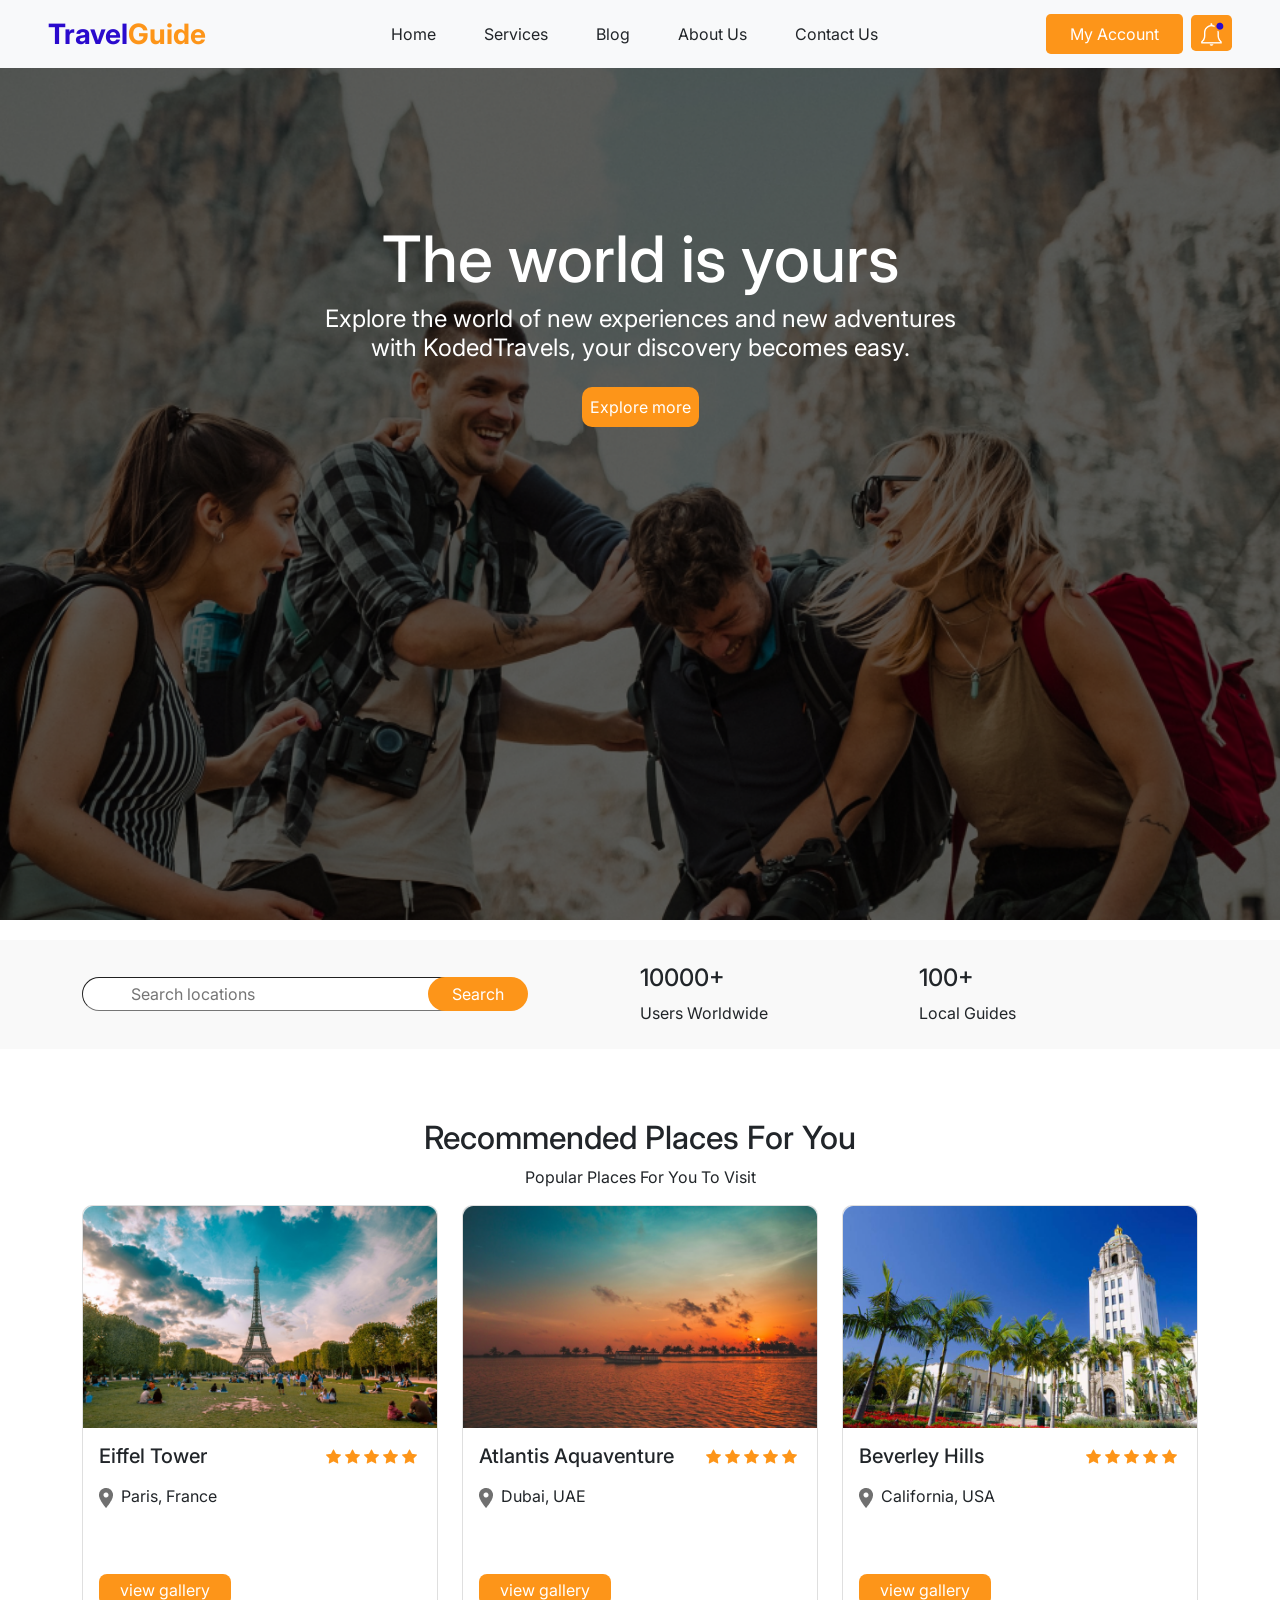
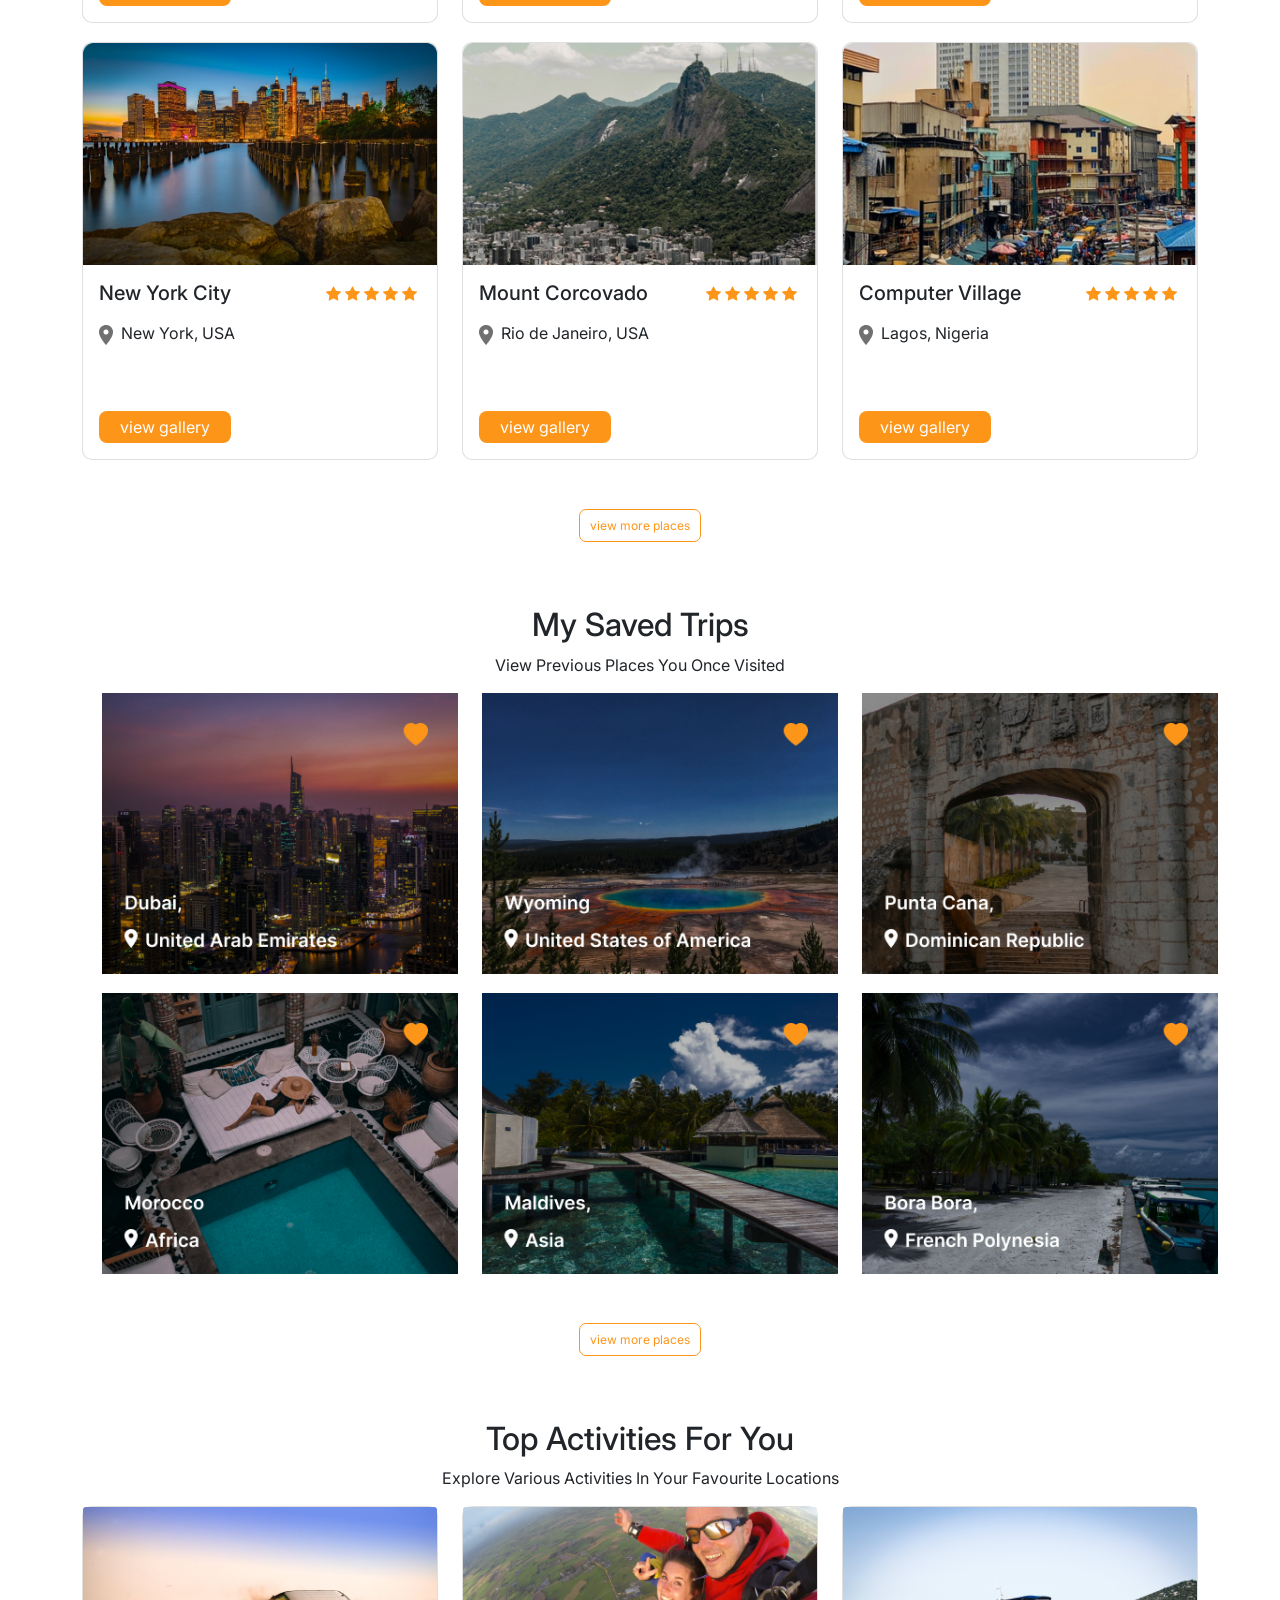
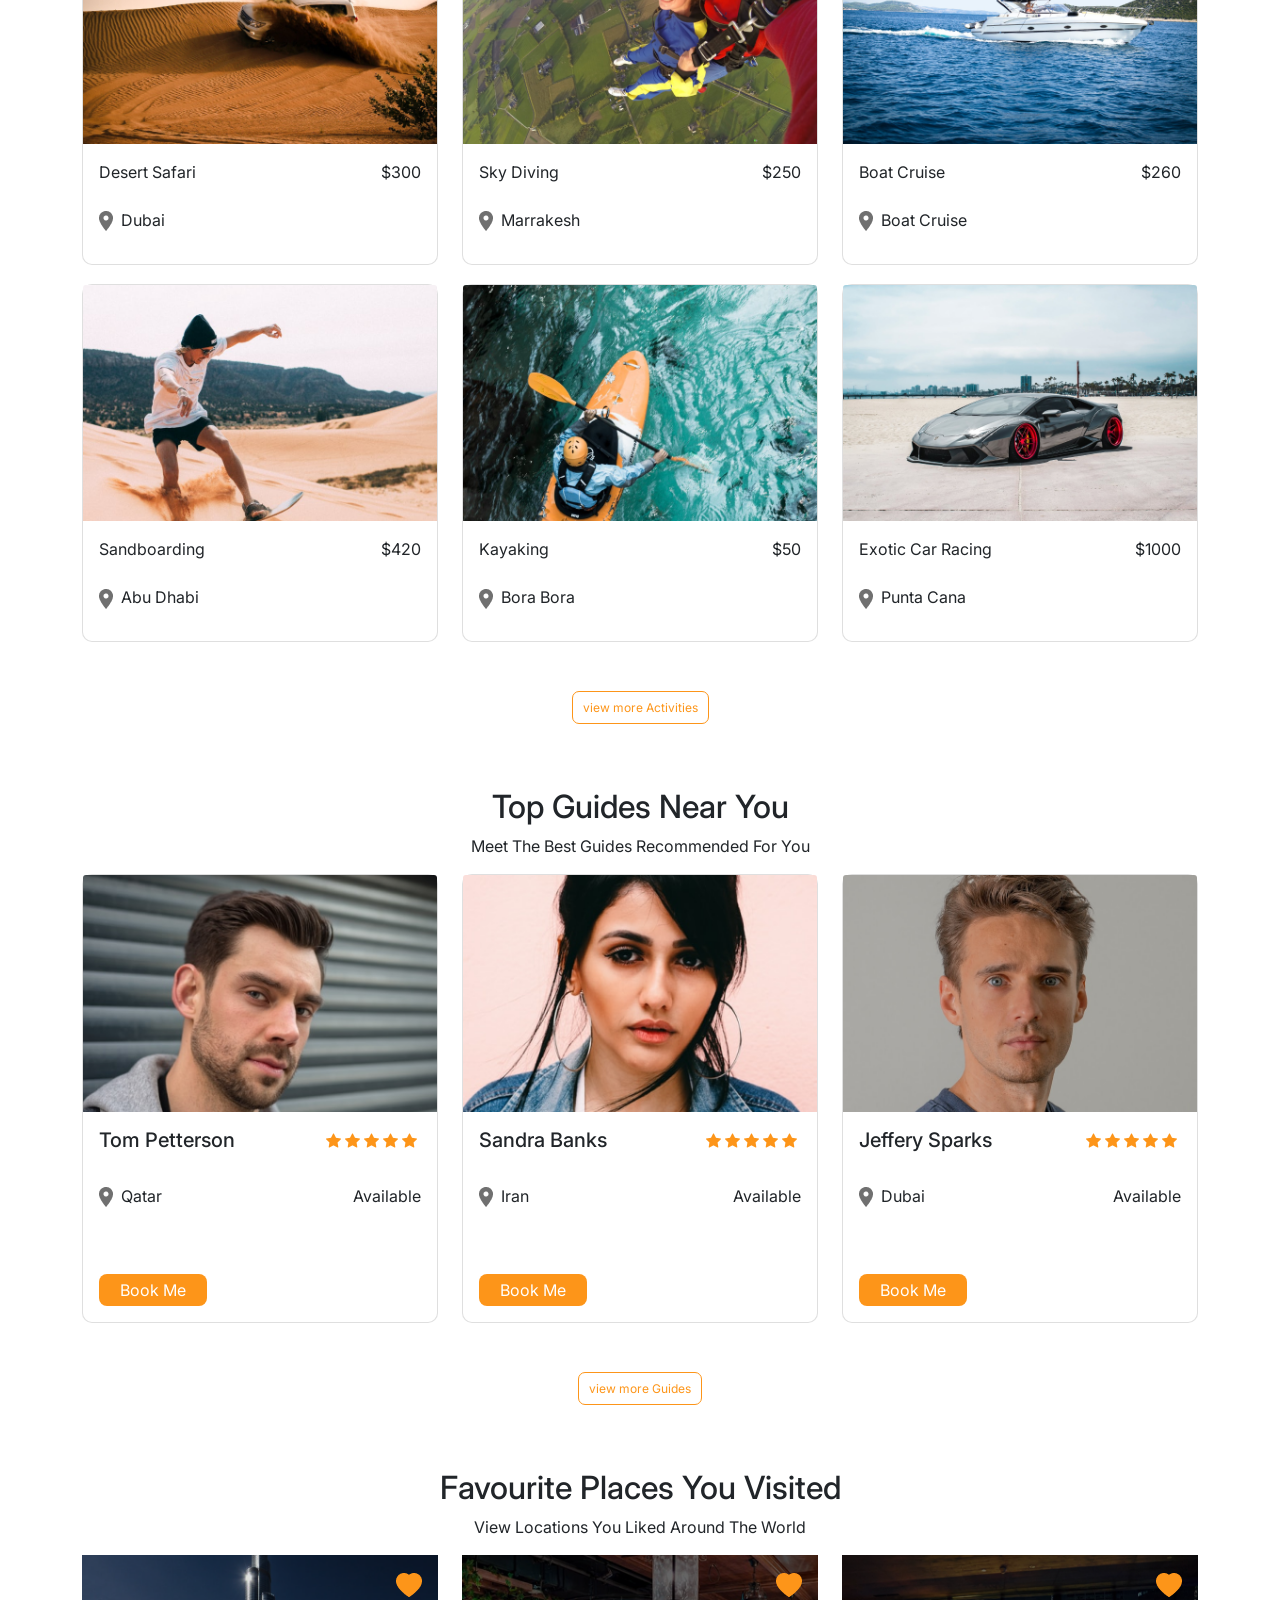
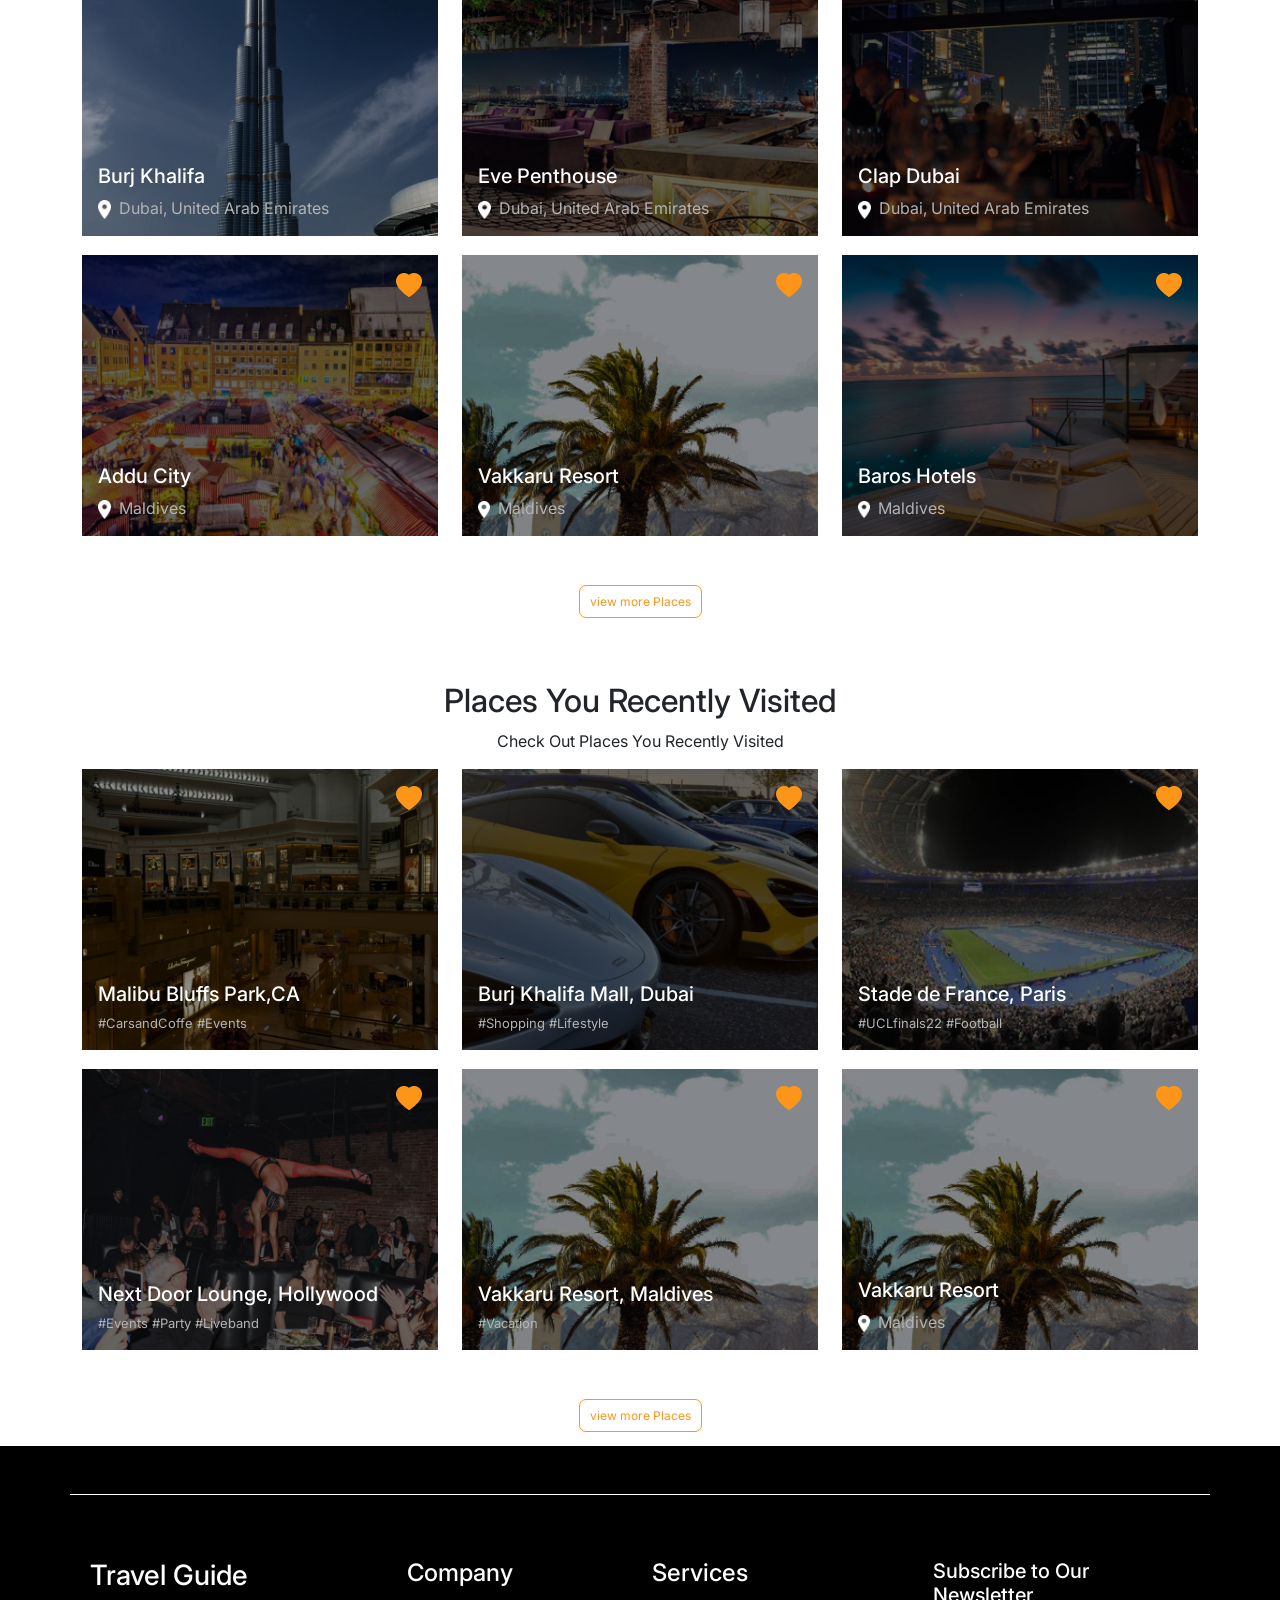
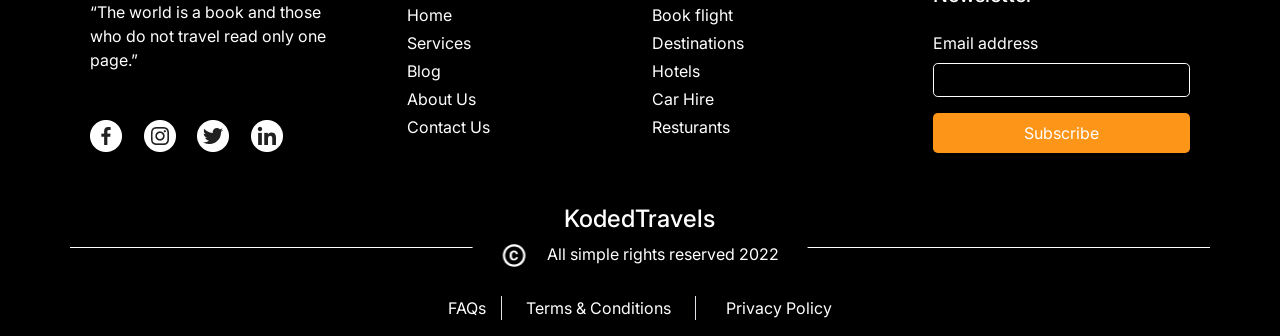
==== landing-page-after-sign-in.html @ e2358841 "Travel Guide Project" ====
<!DOCTYPE html>
<html lang="en">
<head>
    <meta charset="UTF-8">
    <meta http-equiv="X-UA-Compatible" content="IE=edge">
    <meta name="viewport" content="width=device-width, initial-scale=1.0">
    <link rel="stylesheet" href="css/bootstrap.css">
    <link rel="stylesheet" href="css/landing-page.css">
    <link rel="stylesheet" href="https://unpkg.com/swiper/swiper-bundle.min.css" />
    <script src="https://kit.fontawesome.com/c491194143.js" crossorigin="anonymous"></script>
    <link rel="stylesheet" href="https://cdn.jsdelivr.net/npm/bootstrap-icons@1.8.3/font/bootstrap-icons.css">
    <link rel="stylesheet" href="https://unpkg.com/swiper/swiper-bundle.min.css" />
    <title>Document</title>
</head>
<body>
    <header class="navbar navbar-expand-lg navbar-light bg-light py-2 fixed-top">
        <div class="container-fluid px-5">
            <a class="navbar-brand fw-bold blue fs-3" href="landing-page-after-sign-in.html"><span class="blue">Travel</span><span class="orange">Guide</span></a>
            <button class="navbar-toggler" type="button" data-bs-toggle="collapse" data-bs-target="#navbarSupportedContent"
                aria-controls="navbarSupportedContent" aria-expanded="false" aria-label="Toggle navigation">
                <span class="navbar-toggler-icon"></span>
            </button>
            <div class="collapse navbar-collapse" id="navbarSupportedContent">
                <ul class="navbar-nav mx-auto mb-2 mb-lg-0">
                    <li class="nav-item">
                        <a class="nav-link active text-dark px-4" aria-current="page" href="landing-page-after-sign-in.html">Home</a>
                    </li>
                    <li class="nav-item">
                        <a class="nav-link text-dark px-4" href="service.html">Services</a>
                    </li>
                    <!-- <li class="nav-item dropdown">
                            <a class="nav-link dropdown-toggle" href="#" id="navbarDropdown" role="button"
                                data-bs-toggle="dropdown" aria-expanded="false">
                                Dropdown
                            </a>
                            <ul class="dropdown-menu" aria-labelledby="navbarDropdown">
                                <li><a class="dropdown-item" href="#">Action</a></li>
                                <li><a class="dropdown-item" href="#">Another action</a></li>
                                <li>
                                    <hr class="dropdown-divider">
                                </li>
                                <li><a class="dropdown-item" href="#">Something else here</a></li>
                            </ul>
                        </li> -->
                    <li class="nav-item">
                        <a class="nav-link text-dark px-4" href="blog.html">Blog</a>
                    </li>
                    <li class="nav-item">
                        <a class="nav-link text-dark px-4" href="about.html">About Us</a>
                    </li>
                    <li class="nav-item">
                        <a class="nav-link text-dark px-4" href="contact.html">Contact Us</a>
                    </li>
                </ul>
                <!-- <button class="bg-orange p-2 ms-3 rounded-3 border-0"><img src="./img/landing-bell.png"></button> -->
                <div style="display: inline-grid;" class="pe-2">
                    <a class="bg-orange px-4 text-white py-2 text-decoration-none rounded-3" href="my-account.html">My Account</a>
                </div>
                <div style="display: inline-grid;" class="actions">
                    <div class="bell">
                        <a class=" bg-orange rounded-3 p-2" href="#">
                            <img src="img/landing-bell.png" alt="" class="">
                        </a>
                    </div>
                    <div class="noti">
                        <h4 class="pt-3 ps-2">Notification</h4>
                        <div class="all d-flex ps-2">
                            <div ><a href="#">All</a></div>
                            <div class="ps-5"><a href="#">Unread</a></div>
                        </div>
                        <div class="new d-flex justify-content-between pt-2">
                            <div class="ps-2"><p>New</p></div>
                            <div class="pe-2 see"> <a href="notification.html">See all</a></div>
                        </div>
                        <div class="book">
                            <div class="ook">
                                <div>
                                    <img src="img/noti-1.png" alt="">
                                </div>
                                <div>
                                    <p class="fw-bold pp">You just booked  Kenzi as your tour guide in Paris <br> 1h ago <span class="fw-bold">.</span> Travel Guide</p>
                                </div>
                            </div>
                            <div class="ook">
                                <div>
                                    <img src="img/noti-1.png" alt="">
                                </div>
                                <div>
                                    <p class="fw-bold pp">You just booked  Kenzi as your tour guide in Paris <br> 1h ago <span class="fw-bold">.</span> Travel Guide</p>
                                </div>
                            </div>
                            <div class="ook">
                                <div>
                                    <img src="img/noti-1.png" alt="">
                                </div>
                                <div>
                                    <p class="fw-bold pp">You just booked  Kenzi as your tour guide in Paris <br> 1h ago <span class="fw-bold">.</span> Travel Guide</p>
                                </div>
                            </div>
                        </div>
                    </div>
                </div>
            </div>
        </div>
    </header>
    <section id="hero">
        <div class="hero text-center">
            <div class="hero-text text-white">
                <h1>The world is yours</h1>
                <h5>Explore the world of new experiences and new adventures <br> with KodedTravels, your discovery becomes easy.</h5>
                <div class="explore bg-orange text-white text-decoration-none p-2 mt-3">
                    <a href="#" class="text-decoration-none text-white">Explore more</a>
                </div>
                
            </div>
        </div>
    </section>
    <section class="search w-100">
        <div class="container search-body py-4 d-flex align-items-center">
            <div class="position-relative search-box w-50">
                <input type="text" class="py-1 rounded-pill border-1 ps-5 w-75" placeholder="Search locations">
                <button class="bg-orange text-white rounded-pill border-0 px-4 position-absolute" href="france.html" >Search</button>
                <img src="./img/index-search-icon.png" class="position-absolute search-icon" alt="">
            </div>
            <div class="stats w-50 row">
                <div class="col-6  text-start">
                    <h4>10000+</h4>
                    <p class="m-0">Users Worldwide</p>
                </div>
                <div class="col-6 text-start">
                    <h4>100+</h4>
                    <p class="m-0">Local Guides</p>
                </div>
            </div>
        </div>
    </section>
    <section id="recommended" class="showw">
        <div class="container">
            <div class="recommended">
                <div class="text text-center">
                    <h2>Recommended Places For You</h2>
                    <p>Popular Places For You To Visit</p>
                </div>
                <div class="recommended-gallery">
                    <div class="cards">
                        <div class="row d-lg-flex d-md-none d-none">
                            <div class="col-lg-4">
                                <div class="card">
                                    <img src="img/landing-effiel.png" class="card-img-top" alt="...">
                                    <div class="card-body">
                                    <div class="card-title d-flex justify-content-between align-item-center">
                                        <div class="name"><h5>Eiffel Tower</h5></div>
                                        <div class="rating d-flex">
                                            <div class="icons pe-1">
                                                <i class="bi bi-star-fill"></i>
                                            </div>
                                            <div class="icons pe-1">
                                                <i class="bi bi-star-fill"></i>
                                            </div>
                                            <div class="icons pe-1">
                                                <i class="bi bi-star-fill"></i>
                                            </div>
                                            <div class="icons pe-1">
                                                <i class="bi bi-star-fill"></i>
                                            </div>
                                            <div class="icons pe-1">
                                                <i class="bi bi-star-fill"></i>
                                            </div>
                                        </div>
                                    </div>
                                    <div class="location d-flex">
                                            <div class="icon pe-2">
                                                <img src="img/landing-location-icon.png" alt="">
                                            </div>
                                            <div class="place">
                                                <p>Paris, France</p>
                                            </div>
                                        </div>
                                    <a href="eiffel-tower.html" class="btn">view gallery</a>
                                    </div>
                                </div>
                            </div>
                            <div class="col-lg-4">
                                <div class="card">
                                    <img src="img/landing-atlantis.png" class="card-img-top" alt="...">
                                    <div class="card-body">
                                        <div class="card-title d-flex justify-content-between align-item-center">
                                            <div class="name"><h5>Atlantis Aquaventure</h5></div>
                                            <div class="rating d-flex">
                                                <div class="icons pe-1">
                                                    <i class="bi bi-star-fill"></i>
                                                </div>
                                                <div class="icons pe-1">
                                                    <i class="bi bi-star-fill"></i>
                                                </div>
                                                <div class="icons pe-1">
                                                    <i class="bi bi-star-fill"></i>
                                                </div>
                                                <div class="icons pe-1">
                                                    <i class="bi bi-star-fill"></i>
                                                </div>
                                                <div class="icons pe-1">
                                                    <i class="bi bi-star-fill"></i>
                                                </div>
                                            </div>
                                        </div>
                                    <div class="location d-flex">
                                    <div class="icon pe-2">
                                            <img src="img/landing-location-icon.png" alt="">
                                        </div>
                                        <div class="place">
                                            <p>Dubai, UAE</p>
                                        </div>
                                    </div>
                                    <a href="#" class="btn">view gallery</a>
                                    </div>
                                </div>
                            </div>
                            <div class="col-lg-4">
                                <div class="card">
                                    <img src="img/landing-berverley.png" class="card-img-top" alt="...">
                                    <div class="card-body">
                                        <div class="card-title d-flex justify-content-between align-item-center">
                                            <div class="name"><h5>Beverley Hills</h5></div>
                                            <div class="rating d-flex">
                                                <div class="icons pe-1">
                                                    <i class="bi bi-star-fill"></i>
                                                </div>
                                                <div class="icons pe-1">
                                                    <i class="bi bi-star-fill"></i>
                                                </div>
                                                <div class="icons pe-1">
                                                    <i class="bi bi-star-fill"></i>
                                                </div>
                                                <div class="icons pe-1">
                                                    <i class="bi bi-star-fill"></i>
                                                </div>
                                                <div class="icons pe-1">
                                                    <i class="bi bi-star-fill"></i>
                                                </div>
                                            </div>
                                        </div>
                                    <div class="location d-flex">
                                        <div class="icon pe-2">
                                            <img src="img/landing-location-icon.png" alt="">
                                        </div>
                                        <div class="place">
                                            <p>California, USA</p>
                                        </div>
                                    </div>
                                    <a href="#" class="btn">view gallery</a>
                                    </div>
                                </div>
                            </div>
                        </div>
                    </div>
                    <div class="cards">
                        <div class="row d-lg-flex d-md-none d-none">
                            <div class="col-lg-4">
                                <div class="card">
                                    <img src="img/landing-new-york.png" class="card-img-top" alt="...">
                                    <div class="card-body">
                                        <div class="card-title d-flex justify-content-between align-item-center">
                                            <div class="name"><h5>New York City</h5></div>
                                            <div class="rating d-flex">
                                                <div class="icons pe-1">
                                                    <i class="bi bi-star-fill"></i>
                                                </div>
                                                <div class="icons pe-1">
                                                    <i class="bi bi-star-fill"></i>
                                                </div>
                                                <div class="icons pe-1">
                                                    <i class="bi bi-star-fill"></i>
                                                </div>
                                                <div class="icons pe-1">
                                                    <i class="bi bi-star-fill"></i>
                                                </div>
                                                <div class="icons pe-1">
                                                    <i class="bi bi-star-fill"></i>
                                                </div>
                                            </div>
                                        </div>
                                    <div class="location d-flex">
                                            <div class="icon pe-2">
                                                <img src="img/landing-location-icon.png" alt="">
                                            </div>
                                            <div class="place">
                                                <p>New York, USA</p>
                                            </div>
                                        </div>
                                    <a href="#" class="btn">view gallery</a>
                                    </div>
                                </div>
                            </div>
                            <div class="col-lg-4">
                                <div class="card">
                                    <img src="img/landing-mount.png" class="card-img-top" alt="...">
                                    <div class="card-body">
                                        <div class="card-title d-flex justify-content-between align-item-center">
                                            <div class="name"><h5>Mount Corcovado</h5></div>
                                            <div class="rating d-flex">
                                                <div class="icons pe-1">
                                                    <i class="bi bi-star-fill"></i>
                                                </div>
                                                <div class="icons pe-1">
                                                    <i class="bi bi-star-fill"></i>
                                                </div>
                                                <div class="icons pe-1">
                                                    <i class="bi bi-star-fill"></i>
                                                </div>
                                                <div class="icons pe-1">
                                                    <i class="bi bi-star-fill"></i>
                                                </div>
                                                <div class="icons pe-1">
                                                    <i class="bi bi-star-fill"></i>
                                                </div>
                                            </div>
                                        </div>
                                    <div class="location d-flex">
                                    <div class="icon pe-2">
                                            <img src="img/landing-location-icon.png" alt="">
                                        </div>
                                        <div class="place">
                                            <p>Rio de Janeiro, USA</p>
                                        </div>
                                    </div>
                                    <a href="#" class="btn">view gallery</a>
                                    </div>
                                </div>
                            </div>
                            <div class="col-lg-4">
                                <div class="card">
                                    <img src="img/landing-computer.png" class="card-img-top" alt="...">
                                    <div class="card-body">
                                        <div class="card-title d-flex justify-content-between align-item-center">
                                            <div class="name"><h5>Computer Village</h5></div>
                                            <div class="rating d-flex">
                                                <div class="icons pe-1">
                                                    <i class="bi bi-star-fill"></i>
                                                </div>
                                                <div class="icons pe-1">
                                                    <i class="bi bi-star-fill"></i>
                                                </div>
                                                <div class="icons pe-1">
                                                    <i class="bi bi-star-fill"></i>
                                                </div>
                                                <div class="icons pe-1">
                                                    <i class="bi bi-star-fill"></i>
                                                </div>
                                                <div class="icons pe-1">
                                                    <i class="bi bi-star-fill"></i>
                                                </div>
                                            </div>
                                        </div>
                                    <div class="location d-flex">
                                        <div class="icon pe-2">
                                            <img src="img/landing-location-icon.png" alt="">
                                        </div>
                                        <div class="place">
                                            <p>Lagos, Nigeria</p>
                                        </div>
                                    </div>
                                    <a href="#" class="btn">view gallery</a>
                                    </div>
                                </div>
                            </div>
                        </div>
                    </div>

                    <div class="swiper mySwiper d-lg-none mx-3">
                        <div class="swiper-wrapper mb-5">
                            <div class="swiper-slide">
                                <div class="card">
                                    <img src="img/landing-effiel.png" class="card-img-top" alt="...">
                                    <div class="card-body">
                                    <div class="card-title d-flex justify-content-between align-item-center">
                                        <div class="name"><h5>Eiffel Tower</h5></div>
                                        <div class="rating d-flex">
                                            <div class="icons pe-1">
                                                <i class="bi bi-star-fill"></i>
                                            </div>
                                            <div class="icons pe-1">
                                                <i class="bi bi-star-fill"></i>
                                            </div>
                                            <div class="icons pe-1">
                                                <i class="bi bi-star-fill"></i>
                                            </div>
                                            <div class="icons pe-1">
                                                <i class="bi bi-star-fill"></i>
                                            </div>
                                            <div class="icons pe-1">
                                                <i class="bi bi-star-fill"></i>
                                            </div>
                                        </div>
                                    </div>
                                    <div class="location d-flex">
                                            <div class="icon pe-2">
                                                <img src="img/landing-location-icon.png" alt="">
                                            </div>
                                            <div class="place">
                                                <p>Paris, France</p>
                                            </div>
                                        </div>
                                    <a href="#" class="btn">view gallery</a>
                                    </div>
                                </div>
                            </div>
                            <div class="swiper-slide">
                                <div class="card">
                                    <img src="img/landing-atlantis.png" class="card-img-top" alt="...">
                                    <div class="card-body">
                                        <div class="card-title d-flex justify-content-between align-item-center">
                                            <div class="name"><h5>Atlantis Aquaventure</h5></div>
                                            <div class="rating d-flex">
                                                <div class="icons pe-1">
                                                    <i class="bi bi-star-fill"></i>
                                                </div>
                                                <div class="icons pe-1">
                                                    <i class="bi bi-star-fill"></i>
                                                </div>
                                                <div class="icons pe-1">
                                                    <i class="bi bi-star-fill"></i>
                                                </div>
                                                <div class="icons pe-1">
                                                    <i class="bi bi-star-fill"></i>
                                                </div>
                                                <div class="icons pe-1">
                                                    <i class="bi bi-star-fill"></i>
                                                </div>
                                            </div>
                                        </div>
                                    <div class="location d-flex">
                                    <div class="icon pe-2">
                                            <img src="img/landing-location-icon.png" alt="">
                                        </div>
                                        <div class="place">
                                            <p>Dubai, UAE</p>
                                        </div>
                                    </div>
                                    <a href="#" class="btn">view gallery</a>
                                    </div>
                                </div>
                            </div>
                            <div class="swiper-slide">
                                <div class="card">
                                    <img src="img/landing-berverley.png" class="card-img-top" alt="...">
                                    <div class="card-body">
                                        <div class="card-title d-flex justify-content-between align-item-center">
                                            <div class="name"><h5>Beverley Hills</h5></div>
                                            <div class="rating d-flex">
                                                <div class="icons pe-1">
                                                    <i class="bi bi-star-fill"></i>
                                                </div>
                                                <div class="icons pe-1">
                                                    <i class="bi bi-star-fill"></i>
                                                </div>
                                                <div class="icons pe-1">
                                                    <i class="bi bi-star-fill"></i>
                                                </div>
                                                <div class="icons pe-1">
                                                    <i class="bi bi-star-fill"></i>
                                                </div>
                                                <div class="icons pe-1">
                                                    <i class="bi bi-star-fill"></i>
                                                </div>
                                            </div>
                                        </div>
                                    <div class="location d-flex">
                                        <div class="icon pe-2">
                                            <img src="img/landing-location-icon.png" alt="">
                                        </div>
                                        <div class="place">
                                            <p>California, USA</p>
                                        </div>
                                    </div>
                                    <a href="#" class="btn">view gallery</a>
                                    </div>
                                </div>
                            </div>
                            <div class="swiper-slide">
                                <div class="card">
                                    <img src="img/landing-new-york.png" class="card-img-top" alt="...">
                                    <div class="card-body">
                                        <div class="card-title d-flex justify-content-between align-item-center">
                                            <div class="name"><h5>New York City</h5></div>
                                            <div class="rating d-flex">
                                                <div class="icons pe-1">
                                                    <i class="bi bi-star-fill"></i>
                                                </div>
                                                <div class="icons pe-1">
                                                    <i class="bi bi-star-fill"></i>
                                                </div>
                                                <div class="icons pe-1">
                                                    <i class="bi bi-star-fill"></i>
                                                </div>
                                                <div class="icons pe-1">
                                                    <i class="bi bi-star-fill"></i>
                                                </div>
                                                <div class="icons pe-1">
                                                    <i class="bi bi-star-fill"></i>
                                                </div>
                                            </div>
                                        </div>
                                    <div class="location d-flex">
                                            <div class="icon pe-2">
                                                <img src="img/landing-location-icon.png" alt="">
                                            </div>
                                            <div class="place">
                                                <p>New York, USA</p>
                                            </div>
                                        </div>
                                    <a href="#" class="btn">view gallery</a>
                                    </div>
                                </div>
                            </div>
                            <div class="swiper-slide">
                                <div class="card">
                                    <img src="img/landing-mount.png" class="card-img-top" alt="...">
                                    <div class="card-body">
                                        <div class="card-title d-flex justify-content-between align-item-center">
                                            <div class="name"><h5>Mount Corcovado</h5></div>
                                            <div class="rating d-flex">
                                                <div class="icons pe-1">
                                                    <i class="bi bi-star-fill"></i>
                                                </div>
                                                <div class="icons pe-1">
                                                    <i class="bi bi-star-fill"></i>
                                                </div>
                                                <div class="icons pe-1">
                                                    <i class="bi bi-star-fill"></i>
                                                </div>
                                                <div class="icons pe-1">
                                                    <i class="bi bi-star-fill"></i>
                                                </div>
                                                <div class="icons pe-1">
                                                    <i class="bi bi-star-fill"></i>
                                                </div>
                                            </div>
                                        </div>
                                    <div class="location d-flex">
                                    <div class="icon pe-2">
                                            <img src="img/landing-location-icon.png" alt="">
                                        </div>
                                        <div class="place">
                                            <p>Rio de Janeiro, USA</p>
                                        </div>
                                    </div>
                                    <a href="#" class="btn">view gallery</a>
                                    </div>
                                </div>
                            </div>
                            <div class="swiper-slide">
                                <div class="card">
                                    <img src="img/landing-computer.png" class="card-img-top" alt="...">
                                    <div class="card-body">
                                        <div class="card-title d-flex justify-content-between align-item-center">
                                            <div class="name"><h5>Computer Village</h5></div>
                                            <div class="rating d-flex">
                                                <div class="icons pe-1">
                                                    <i class="bi bi-star-fill"></i>
                                                </div>
                                                <div class="icons pe-1">
                                                    <i class="bi bi-star-fill"></i>
                                                </div>
                                                <div class="icons pe-1">
                                                    <i class="bi bi-star-fill"></i>
                                                </div>
                                                <div class="icons pe-1">
                                                    <i class="bi bi-star-fill"></i>
                                                </div>
                                                <div class="icons pe-1">
                                                    <i class="bi bi-star-fill"></i>
                                                </div>
                                            </div>
                                        </div>
                                    <div class="location d-flex">
                                        <div class="icon pe-2">
                                            <img src="img/landing-location-icon.png" alt="">
                                        </div>
                                        <div class="place">
                                            <p>Lagos, Nigeria</p>
                                        </div>
                                    </div>
                                    <a href="#" class="btn">view gallery</a>
                                    </div>
                                </div>
                            </div>
                        </div>
                        <div class="swiper-pagination mt-1"></div>
                    </div>
                </div>
                <div class="view text-center mt-5">
                    <a href="#">view more places</a>
                </div>
            </div>
        </div>
    </section>
    <section id="saved" class="showw">
        <div class="container">
            <div class="saved">
                <div class="text text-center">
                    <h2>My Saved Trips</h2>
                    <p>View Previous Places You Once Visited </p>
                </div>
                <div class="cards">
                    <div class="row d-lg-flex d-md-none d-none">
                        <div class="col-lg-4">
                            <div class="image duuu">
                                <a href="about-dubai.html"><img src="img/landing-dubai.png" alt=""></a> 
                            </div>
                        </div>
                        <div class="col-lg-4">
                            <div class="image duuu">
                               <a href="#"><img src="img/landing-wycoming.png" alt=""></a> 
                            </div>
                        </div>
                        <div class="col-lg-4">
                            <div class="image duuu">
                                <a href="#"><img src="img/landing-punta.png" alt=""></a> 
                            </div>
                        </div>
                    </div>
                </div>
                <div class="cards">
                    <div class="row d-lg-flex d-md-none d-none">
                        <div class="col-lg-4">
                            <div class="image duuu">
                               <a href="#"><img src="img/landing-morocco.png" alt=""></a> 
                            </div>
                        </div>
                        <div class="col-lg-4">
                            <div class="image duuu">
                               <a href="#"><img src="img/landing-maldies.png" alt=""></a> 
                            </div>
                        </div>
                        <div class="col-lg-4">
                            <div class="image duuu">
                               <a href="#"><img src="img/landing-bora.png" alt=""></a> 
                            </div>
                        </div>
                    </div>
                </div>
                <div class="swiper mySwiper d-lg-none mx-3">
                    <div class="swiper-wrapper mb-5">
                        <div class="swiper-slide">
                            <div class="image">
                                <img src="img/landing-dubai.png" alt="">
                            </div>
                        </div>
                        <div class="swiper-slide">
                            <div class="image">
                                <img src="img/landing-wycoming.png" alt="">
                            </div>
                        </div>
                        <div class="swiper-slide">
                            <div class="image">
                                <img src="img/landing-punta.png" alt="">
                            </div>
                        </div>
                        <div class="swiper-slide">
                            <div class="image">
                                <img src="img/landing-morocco.png" alt="">
                            </div>
                        </div>
                        <div class="swiper-slide">
                            <div class="image">
                                <img src="img/landing-maldies.png" alt="">
                            </div>
                        </div>
                        <div class="swiper-slide">
                            <div class="image">
                                <img src="img/landing-bora.png" alt="">
                            </div>
                        </div>
                    </div>
                    <div class="swiper-pagination mt-1"></div>
                </div>
                <div class="view text-center mt-5">
                    <a href="#">view more places</a>
                </div>

            </div>
        </div>
    </section>
    <section id="activities" class="showw">
        <div class="container">
            <div class="activities">
                <div class="text text-center">
                    <h2>Top Activities For You</h2>
                    <p>Explore Various Activities In Your Favourite Locations</p>
                </div>
                <div class="cards">
                    <div class="row d-lg-flex d-md-none d-none">
                        <div class="col-lg-4">
                            <div class="card">
                                <img src="img/landing-desert.png" class="card-img-top" alt="...">
                                <div class="card-body">
                                  <div class="card-title d-flex justify-content-between">
                                    <div class="place">Desert Safari</div>
                                    <div class="price">$300</div>
                                  </div>
                                  <div class="location d-flex pt-3">
                                        <div class="icon pe-2">
                                            <img src="img/landing-location-icon.png" alt="">
                                        </div>
                                        <div class="place">
                                            <p>Dubai</p>
                                        </div>
                                    </div>
                                </div>
                            </div>
                        </div>
                        <div class="col-lg-4">
                            <div class="card">
                                <img src="img/landing-sky.png" class="card-img-top" alt="...">
                                <div class="card-body">
                                    <div class="card-title d-flex justify-content-between">
                                        <div class="place">Sky Diving</div>
                                        <div class="price">$250</div>
                                    </div>
                                  <div class="location d-flex pt-3">
                                        <div class="icon pe-2">
                                            <img src="img/landing-location-icon.png" alt="">
                                        </div>
                                        <div class="place">
                                            <p>Marrakesh</p>
                                        </div>
                                    </div>
                                </div>
                            </div>
                        </div>
                        <div class="col-lg-4">
                            <div class="card">
                                <img src="img/landing-boat.png" class="card-img-top" alt="...">
                                <div class="card-body">
                                    <div class="card-title d-flex justify-content-between">
                                        <div class="place">Boat Cruise</div>
                                        <div class="price">$260</div>
                                    </div>
                                  <div class="location d-flex pt-3">
                                        <div class="icon pe-2">
                                            <img src="img/landing-location-icon.png" alt="">
                                        </div>
                                        <div class="place">
                                            <p>Boat Cruise</p>
                                        </div>
                                    </div>
                                </div>
                            </div>
                        </div>
                    </div>
                </div>
                <div class="cards">
                    <div class="row d-lg-flex d-md-none d-none">
                        <div class="col-lg-4">
                            <div class="card">
                                <img src="img/landing-sand.png" class="card-img-top" alt="...">
                                <div class="card-body">
                                  <div class="card-title d-flex justify-content-between">
                                    <div class="place">Sandboarding</div>
                                    <div class="price">$420</div>
                                  </div>
                                  <div class="location d-flex pt-3">
                                        <div class="icon pe-2">
                                            <img src="img/landing-location-icon.png" alt="">
                                        </div>
                                        <div class="place">
                                            <p>Abu Dhabi</p>
                                        </div>
                                    </div>
                                </div>
                            </div>
                        </div>
                        <div class="col-lg-4">
                            <div class="card">
                                <img src="img/landing-kayaking.png" class="card-img-top" alt="...">
                                <div class="card-body">
                                    <div class="card-title d-flex justify-content-between">
                                        <div class="place">Kayaking</div>
                                        <div class="price">$50</div>
                                    </div>
                                  <div class="location d-flex pt-3">
                                        <div class="icon pe-2">
                                            <img src="img/landing-location-icon.png" alt="">
                                        </div>
                                        <div class="place">
                                            <p>Bora Bora</p>
                                        </div>
                                    </div>
                                </div>
                            </div>
                        </div>
                        <div class="col-lg-4">
                            <div class="card">
                                <img src="img/landing-cars.png" class="card-img-top" alt="...">
                                <div class="card-body">
                                    <div class="card-title d-flex justify-content-between">
                                        <div class="place">Exotic Car Racing</div>
                                        <div class="price">$1000</div>
                                    </div>
                                  <div class="location d-flex pt-3">
                                        <div class="icon pe-2">
                                            <img src="img/landing-location-icon.png" alt="">
                                        </div>
                                        <div class="place">
                                            <p>Punta Cana</p>
                                        </div>
                                    </div>
                                </div>
                            </div>
                        </div>
                    </div>
                </div>
                <div class="swiper mySwiper d-lg-none mx-3">
                    <div class="swiper-wrapper mb-5">
                        <div class="swiper-slide">
                            <div class="card">
                                <img src="img/landing-desert.png" class="card-img-top" alt="...">
                                <div class="card-body">
                                  <div class="card-title d-flex justify-content-between">
                                    <div class="place">Desert Safari</div>
                                    <div class="price">$300</div>
                                  </div>
                                  <div class="location d-flex pt-3">
                                        <div class="icon pe-2">
                                            <img src="img/landing-location-icon.png" alt="">
                                        </div>
                                        <div class="place">
                                            <p>Dubai</p>
                                        </div>
                                    </div>
                                </div>
                            </div>
                        </div>
                        <div class="swiper-slide">
                            <div class="card">
                                <img src="img/landing-sky.png" class="card-img-top" alt="...">
                                <div class="card-body">
                                    <div class="card-title d-flex justify-content-between">
                                        <div class="place">Sky Diving</div>
                                        <div class="price">$250</div>
                                    </div>
                                  <div class="location d-flex pt-3">
                                        <div class="icon pe-2">
                                            <img src="img/landing-location-icon.png" alt="">
                                        </div>
                                        <div class="place">
                                            <p>Marrakesh</p>
                                        </div>
                                    </div>
                                </div>
                            </div>
                        </div>
                        <div class="swiper-slide">
                            <div class="card">
                                <img src="img/landing-boat.png" class="card-img-top" alt="...">
                                <div class="card-body">
                                    <div class="card-title d-flex justify-content-between">
                                        <div class="place">Boat Cruise</div>
                                        <div class="price">$260</div>
                                    </div>
                                  <div class="location d-flex pt-3">
                                        <div class="icon pe-2">
                                            <img src="img/landing-location-icon.png" alt="">
                                        </div>
                                        <div class="place">
                                            <p>Boat Cruise</p>
                                        </div>
                                    </div>
                                </div>
                            </div>
                        </div>
                        <div class="swiper-slide">
                            <div class="card">
                                <img src="img/landing-sand.png" class="card-img-top" alt="...">
                                <div class="card-body">
                                  <div class="card-title d-flex justify-content-between">
                                    <div class="place">Sandboarding</div>
                                    <div class="price">$420</div>
                                  </div>
                                  <div class="location d-flex pt-3">
                                        <div class="icon pe-2">
                                            <img src="img/landing-location-icon.png" alt="">
                                        </div>
                                        <div class="place">
                                            <p>Abu Dhabi</p>
                                        </div>
                                    </div>
                                </div>
                            </div>
                        </div>
                        <div class="swiper-slide">
                            <div class="card">
                                <img src="img/landing-kayaking.png" class="card-img-top" alt="...">
                                <div class="card-body">
                                    <div class="card-title d-flex justify-content-between">
                                        <div class="place">Kayaking</div>
                                        <div class="price">$50</div>
                                    </div>
                                  <div class="location d-flex pt-3">
                                        <div class="icon pe-2">
                                            <img src="img/landing-location-icon.png" alt="">
                                        </div>
                                        <div class="place">
                                            <p>Bora Bora</p>
                                        </div>
                                    </div>
                                </div>
                            </div>
                        </div>
                        <div class="swiper-slide">
                            <div class="card">
                                <img src="img/landing-cars.png" class="card-img-top" alt="...">
                                <div class="card-body">
                                    <div class="card-title d-flex justify-content-between">
                                        <div class="place">Exotic Car Racing</div>
                                        <div class="price">$1000</div>
                                    </div>
                                  <div class="location d-flex pt-3">
                                        <div class="icon pe-2">
                                            <img src="img/landing-location-icon.png" alt="">
                                        </div>
                                        <div class="place">
                                            <p>Punta Cana</p>
                                        </div>
                                    </div>
                                </div>
                            </div>
                        </div>
                    </div>
                    <div class="swiper-pagination mt-1"></div>
                </div>
                <div class="view text-center mt-5">
                    <a href="#">view more Activities</a>
                </div>
            </div>
        </div>
    </section>
    <section id="guides" class="showw">
        <div class="container">
            <div class="guides">
                <div class="text text-center">
                    <h2>Top Guides Near You</h2>
                    <p>Meet The Best Guides Recommended For You</p>
                </div>
                <div class="cards">
                    <div class="row d-lg-flex d-md-none d-none">
                        <div class="col-lg-4">
                            <div class="card">
                                <img src="img/landing-tom.png" class="card-img-top" alt="...">
                                <div class="card-body">
                                    <div class="card-title d-flex justify-content-between align-item-center">
                                        <div class="name"><h5>Tom Petterson</h5></div>
                                        <div class="rating d-flex">
                                            <div class="icons pe-1">
                                                <i class="bi bi-star-fill"></i>
                                            </div>
                                            <div class="icons pe-1">
                                                <i class="bi bi-star-fill"></i>
                                            </div>
                                            <div class="icons pe-1">
                                                <i class="bi bi-star-fill"></i>
                                            </div>
                                            <div class="icons pe-1">
                                                <i class="bi bi-star-fill"></i>
                                            </div>
                                            <div class="icons pe-1">
                                                <i class="bi bi-star-fill"></i>
                                            </div>
                                        </div>
                                      </div>
                                  <div class="location-status d-flex justify-content-between pt-3">
                                    <div class="location d-flex">
                                        <div class="icon pe-2">
                                            <img src="img/landing-location-icon.png" alt="">
                                        </div>
                                        <div class="place">
                                            <p>Qatar</p>
                                        </div>
                                    </div>
                                    <div class="status">
                                        <p>Available</p>
                                    </div>
                                </div>
                                  <a href="#" class="btn">Book Me</a>
                                </div>
                            </div>
                        </div>
                        <div class="col-lg-4">
                            <div class="card">
                                <img src="img/landing-sandrra.png" class="card-img-top" alt="...">
                                <div class="card-body">
                                    <div class="card-title d-flex justify-content-between align-item-center">
                                        <div class="name"><h5>Sandra Banks</h5></div>
                                        <div class="rating d-flex">
                                            <div class="icons pe-1">
                                                <i class="bi bi-star-fill"></i>
                                            </div>
                                            <div class="icons pe-1">
                                                <i class="bi bi-star-fill"></i>
                                            </div>
                                            <div class="icons pe-1">
                                                <i class="bi bi-star-fill"></i>
                                            </div>
                                            <div class="icons pe-1">
                                                <i class="bi bi-star-fill"></i>
                                            </div>
                                            <div class="icons pe-1">
                                                <i class="bi bi-star-fill"></i>
                                            </div>
                                        </div>
                                      </div>
                                  <div class="location-status d-flex justify-content-between pt-3">
                                    <div class="location d-flex">
                                        <div class="icon pe-2">
                                            <img src="img/landing-location-icon.png" alt="">
                                        </div>
                                        <div class="place">
                                            <p>Iran</p>
                                        </div>
                                    </div>
                                    <div class="status">
                                        <p>Available</p>
                                    </div>
                                </div>
                                  <a href="#" class="btn">Book Me</a>
                                </div>
                            </div>
                        </div>
                        <div class="col-lg-4">
                            <div class="card">
                                <img src="img/landing-jeff.png" class="card-img-top" alt="...">
                                <div class="card-body">
                                    <div class="card-title d-flex justify-content-between align-item-center">
                                        <div class="name"><h5>Jeffery Sparks</h5></div>
                                        <div class="rating d-flex">
                                            <div class="icons pe-1">
                                                <i class="bi bi-star-fill"></i>
                                            </div>
                                            <div class="icons pe-1">
                                                <i class="bi bi-star-fill"></i>
                                            </div>
                                            <div class="icons pe-1">
                                                <i class="bi bi-star-fill"></i>
                                            </div>
                                            <div class="icons pe-1">
                                                <i class="bi bi-star-fill"></i>
                                            </div>
                                            <div class="icons pe-1">
                                                <i class="bi bi-star-fill"></i>
                                            </div>
                                        </div>
                                      </div>
                                    <div class="location-status d-flex justify-content-between pt-3">
                                        <div class="location d-flex">
                                            <div class="icon pe-2">
                                                <img src="img/landing-location-icon.png" alt="">
                                            </div>
                                            <div class="place">
                                                <p>Dubai</p>
                                            </div>
                                        </div>
                                        <div class="status">
                                            <p>Available</p>
                                        </div>
                                    </div>
                                  <a href="#" class="btn">Book Me</a>
                                </div>
                            </div>
                        </div>
                    </div>
                </div>
                <div class="swiper mySwiper d-lg-none mx-3">
                    <div class="swiper-wrapper mb-5">
                        <div class="swiper-slide">
                            <div class="card">
                                <img src="img/landing-tom.png" class="card-img-top" alt="...">
                                <div class="card-body">
                                    <div class="card-title d-flex justify-content-between align-item-center">
                                        <div class="name"><h5>Tom Petterson</h5></div>
                                        <div class="rating d-flex">
                                            <div class="icons pe-1">
                                                <i class="bi bi-star-fill"></i>
                                            </div>
                                            <div class="icons pe-1">
                                                <i class="bi bi-star-fill"></i>
                                            </div>
                                            <div class="icons pe-1">
                                                <i class="bi bi-star-fill"></i>
                                            </div>
                                            <div class="icons pe-1">
                                                <i class="bi bi-star-fill"></i>
                                            </div>
                                            <div class="icons pe-1">
                                                <i class="bi bi-star-fill"></i>
                                            </div>
                                        </div>
                                      </div>
                                  <div class="location-status d-flex justify-content-between pt-3">
                                    <div class="location d-flex">
                                        <div class="icon pe-2">
                                            <img src="img/landing-location-icon.png" alt="">
                                        </div>
                                        <div class="place">
                                            <p>Qatar</p>
                                        </div>
                                    </div>
                                    <div class="status">
                                        <p>Available</p>
                                    </div>
                                </div>
                                  <a href="#" class="btn">Book Me</a>
                                </div>
                            </div>
                        </div>
                        <div class="swiper-slide">
                            <div class="card">
                                <img src="img/landing-sandrra.png" class="card-img-top" alt="...">
                                <div class="card-body">
                                    <div class="card-title d-flex justify-content-between align-item-center">
                                        <div class="name"><h5>Sandra Banks</h5></div>
                                        <div class="rating d-flex">
                                            <div class="icons pe-1">
                                                <i class="bi bi-star-fill"></i>
                                            </div>
                                            <div class="icons pe-1">
                                                <i class="bi bi-star-fill"></i>
                                            </div>
                                            <div class="icons pe-1">
                                                <i class="bi bi-star-fill"></i>
                                            </div>
                                            <div class="icons pe-1">
                                                <i class="bi bi-star-fill"></i>
                                            </div>
                                            <div class="icons pe-1">
                                                <i class="bi bi-star-fill"></i>
                                            </div>
                                        </div>
                                      </div>
                                  <div class="location-status d-flex justify-content-between pt-3">
                                    <div class="location d-flex">
                                        <div class="icon pe-2">
                                            <img src="img/landing-location-icon.png" alt="">
                                        </div>
                                        <div class="place">
                                            <p>Iran</p>
                                        </div>
                                    </div>
                                    <div class="status">
                                        <p>Available</p>
                                    </div>
                                </div>
                                  <a href="#" class="btn">Book Me</a>
                                </div>
                            </div>
                        </div>
                        <div class="swiper-slide">
                            <div class="card">
                                <img src="img/landing-jeff.png" class="card-img-top" alt="...">
                                <div class="card-body">
                                    <div class="card-title d-flex justify-content-between align-item-center">
                                        <div class="name"><h5>Jeffery Sparks</h5></div>
                                        <div class="rating d-flex">
                                            <div class="icons pe-1">
                                                <i class="bi bi-star-fill"></i>
                                            </div>
                                            <div class="icons pe-1">
                                                <i class="bi bi-star-fill"></i>
                                            </div>
                                            <div class="icons pe-1">
                                                <i class="bi bi-star-fill"></i>
                                            </div>
                                            <div class="icons pe-1">
                                                <i class="bi bi-star-fill"></i>
                                            </div>
                                            <div class="icons pe-1">
                                                <i class="bi bi-star-fill"></i>
                                            </div>
                                        </div>
                                      </div>
                                    <div class="location-status d-flex justify-content-between pt-3">
                                        <div class="location d-flex">
                                            <div class="icon pe-2">
                                                <img src="img/landing-location-icon.png" alt="">
                                            </div>
                                            <div class="place">
                                                <p>Dubai</p>
                                            </div>
                                        </div>
                                        <div class="status">
                                            <p>Available</p>
                                        </div>
                                    </div>
                                  <a href="#" class="btn">Book Me</a>
                                </div>
                            </div>
                        </div>
                    </div>
                    <div class="swiper-pagination mt-1"></div>
                </div>
                <div class="view text-center mt-5">
                    <a href="#">view more Guides</a>
                </div>
            </div>
        </div>
    </section>
    <section id="visited" class="showw">
        <div class="container">
            <div class="visited">
                <div class="text text-center">
                    <h2>Favourite Places You Visited</h2>
                    <p>View Locations You Liked Around The World</p>
                </div>
                <div class="cards">
                    <div class="row d-lg-flex d-md-none d-none">
                        <div class="col-lg-4">
                            <div class="imagee position-relative">
                                <img src="img/landing-burg-kha.png" alt="">
                                <div class="save position-absolute top-0 end-0 pe-3 pt-3">
                                    <img src="img/landing-love.png" alt="">
                                </div>
                                <div class="locate w-100 position-absolute bottom-0 start-0 ps-3">
                                    <h5>Burj Khalifa</h5>
                                    <div class="city d-flex justify-content-center align-item-center">
                                        <div class="loc pe-2">
                                            <img src="img/landing-whitw-location.png" alt="">
                                        </div>
                                        <div class="addd w-100">
                                            <p>Dubai, United Arab Emirates</p>
                                        </div>
                                    </div>
                                </div>
                            </div>
                        </div>
                        <div class="col-lg-4">
                            <div class="imagee position-relative">
                                <img src="img/landing-eve-penthouse.png" alt="">
                                <div class="save position-absolute top-0 end-0 pe-3 pt-3">
                                    <img src="img/landing-love.png" alt="">
                                </div>
                                <div class="locate position-absolute bottom-0 start-0 ps-3">
                                    <h5>Eve Penthouse</h5>
                                    <div class="city d-flex justify-content-center align-item-center">
                                        <div class="loc pe-2">
                                            <img src="img/landing-whitw-location.png" alt="">
                                        </div>
                                        <div class="addd w-100">
                                            <p>Dubai, United Arab Emirates</p>
                                        </div>
                                    </div>
                                </div>
                            </div>
                        </div>
                        <div class="col-lg-4">
                            <div class="imagee position-relative">
                                <img src="img/landing-clap-dubai.png" alt="">
                                <div class="save position-absolute top-0 end-0 pe-3 pt-3">
                                    <img src="img/landing-love.png" alt="">
                                </div>
                                <div class="locate position-absolute bottom-0 start-0 ps-3">
                                    <h5>Clap Dubai</h5>
                                    <div class="city d-flex justify-content-center align-item-center">
                                        <div class="loc pe-2">
                                            <img src="img/landing-whitw-location.png" alt="">
                                        </div>
                                        <div class="addd w-100">
                                            <p>Dubai, United Arab Emirates</p>
                                        </div>
                                    </div>
                                </div>
                            </div>
                        </div>
                    </div>
                </div>
                <div class="cards">
                    <div class="row d-lg-flex d-md-none d-none">
                        <div class="col-lg-4">
                            <div class="imagee position-relative">
                                <img src="img/landing-addu.png" alt="">
                                <div class="save position-absolute top-0 end-0 pe-3 pt-3">
                                    <img src="img/landing-love.png" alt="">
                                </div>
                                <div class="locate w-100 position-absolute bottom-0 start-0 ps-3">
                                    <h5>Addu City</h5>
                                    <div class="city d-flex justify-content-center align-item-center">
                                        <div class="loc pe-2">
                                            <img src="img/landing-whitw-location.png" alt="">
                                        </div>
                                        <div class="addd w-100">
                                            <p>Maldives</p>
                                        </div>
                                    </div>
                                </div>
                            </div>
                        </div>
                        <div class="col-lg-4">
                            <div class="imagee position-relative">
                                <img src="img/landing-vakahru.png" alt="">
                                <div class="save position-absolute top-0 end-0 pe-3 pt-3">
                                    <img src="img/landing-love.png" alt="">
                                </div>
                                <div class="locate position-absolute bottom-0 start-0 ps-3">
                                    <h5>Vakkaru Resort</h5>
                                    <div class="city d-flex justify-content-center align-item-center">
                                        <div class="loc pe-2">
                                            <img src="img/landing-whitw-location.png" alt="">
                                        </div>
                                        <div class="addd w-100">
                                            <p>Maldives</p>
                                        </div>
                                    </div>
                                </div>
                            </div>
                        </div>
                        <div class="col-lg-4">
                            <div class="imagee position-relative">
                                <img src="img/landing-baros.png" alt="">
                                <div class="save position-absolute top-0 end-0 pe-3 pt-3">
                                    <img src="img/landing-love.png" alt="">
                                </div>
                                <div class="locate position-absolute bottom-0 start-0 ps-3">
                                    <h5>Baros Hotels</h5>
                                    <div class="city d-flex justify-content-center align-item-center">
                                        <div class="loc pe-2">
                                            <img src="img/landing-whitw-location.png" alt="">
                                        </div>
                                        <div class="addd w-100">
                                            <p>Maldives</p>
                                        </div>
                                    </div>
                                </div>
                            </div>
                        </div>
                    </div>
                </div>
                <div class="swiper mySwiper d-lg-none mx-3">
                    <div class="swiper-wrapper mb-5">
                        <div class="swiper-slide">
                            <div class="imagee position-relative">
                                <img src="img/landing-burg-kha.png" alt="">
                                <div class="save position-absolute top-0 end-0 pe-3 pt-3">
                                    <img src="img/landing-love.png" alt="">
                                </div>
                                <div class="locate w-100 position-absolute bottom-0 start-0 ps-3">
                                    <h5>Burj Khalifa</h5>
                                    <div class="city d-flex justify-content-center align-item-center">
                                        <div class="loc pe-2">
                                            <img src="img/landing-whitw-location.png" alt="">
                                        </div>
                                        <div class="addd w-100">
                                            <p>Dubai, United Arab Emirates</p>
                                        </div>
                                    </div>
                                </div>
                            </div>
                        </div>
                        <div class="swiper-slide">
                            <div class="imagee position-relative">
                                <img src="img/landing-eve-penthouse.png" alt="">
                                <div class="save position-absolute top-0 end-0 pe-3 pt-3">
                                    <img src="img/landing-love.png" alt="">
                                </div>
                                <div class="locate position-absolute bottom-0 start-0 ps-3">
                                    <h5>Eve Penthouse</h5>
                                    <div class="city d-flex justify-content-center align-item-center">
                                        <div class="loc pe-2">
                                            <img src="img/landing-whitw-location.png" alt="">
                                        </div>
                                        <div class="addd w-100">
                                            <p>Dubai, United Arab Emirates</p>
                                        </div>
                                    </div>
                                </div>
                            </div>
                        </div>
                        <div class="swiper-slide">
                            <div class="imagee position-relative">
                                <img src="img/landing-clap-dubai.png" alt="">
                                <div class="save position-absolute top-0 end-0 pe-3 pt-3">
                                    <img src="img/landing-love.png" alt="">
                                </div>
                                <div class="locate position-absolute bottom-0 start-0 ps-3">
                                    <h5>Clap Dubai</h5>
                                    <div class="city d-flex justify-content-center align-item-center">
                                        <div class="loc pe-2">
                                            <img src="img/landing-whitw-location.png" alt="">
                                        </div>
                                        <div class="addd w-100">
                                            <p>Dubai, United Arab Emirates</p>
                                        </div>
                                    </div>
                                </div>
                            </div>
                        </div>
                        <div class="swiper-slide">
                            <div class="imagee position-relative">
                                <img src="img/landing-addu.png" alt="">
                                <div class="save position-absolute top-0 end-0 pe-3 pt-3">
                                    <img src="img/landing-love.png" alt="">
                                </div>
                                <div class="locate w-100 position-absolute bottom-0 start-0 ps-3">
                                    <h5>Addu City</h5>
                                    <div class="city d-flex justify-content-center align-item-center">
                                        <div class="loc pe-2">
                                            <img src="img/landing-whitw-location.png" alt="">
                                        </div>
                                        <div class="addd w-100">
                                            <p>Maldives</p>
                                        </div>
                                    </div>
                                </div>
                            </div>
                        </div>
                        <div class="swiper-slide">
                            <div class="imagee position-relative">
                                <img src="img/landing-vakahru.png" alt="">
                                <div class="save position-absolute top-0 end-0 pe-3 pt-3">
                                    <img src="img/landing-love.png" alt="">
                                </div>
                                <div class="locate position-absolute bottom-0 start-0 ps-3">
                                    <h5>Vakkaru Resort</h5>
                                    <div class="city d-flex justify-content-center align-item-center">
                                        <div class="loc pe-2">
                                            <img src="img/landing-whitw-location.png" alt="">
                                        </div>
                                        <div class="addd w-100">
                                            <p>Maldives</p>
                                        </div>
                                    </div>
                                </div>
                            </div>
                        </div>
                        <div class="swiper-slide">
                            <div class="imagee position-relative">
                                <img src="img/landing-baros.png" alt="">
                                <div class="save position-absolute top-0 end-0 pe-3 pt-3">
                                    <img src="img/landing-love.png" alt="">
                                </div>
                                <div class="locate position-absolute bottom-0 start-0 ps-3">
                                    <h5>Baros Hotels</h5>
                                    <div class="city d-flex justify-content-center align-item-center">
                                        <div class="loc pe-2">
                                            <img src="img/landing-whitw-location.png" alt="">
                                        </div>
                                        <div class="addd w-100">
                                            <p>Maldives</p>
                                        </div>
                                    </div>
                                </div>
                            </div>
                        </div>
                    </div>
                    <div class="swiper-pagination mt-1"></div>
                </div>
                <div class="view text-center mt-5">
                    <a href="#">view more Places</a>
                </div>
            </div>
        </div>
    </section>
    <section id="recently-visited" class="showw">
        <div class="container">
            <div class="recently-visited">
                <div class="text text-center">
                    <h2>Places You Recently Visited</h2>
                    <p>Check Out Places You Recently Visited</p>
                </div>
                <div class="cards">
                    <div class="row d-lg-flex d-md-none d-none">
                        <div class="col-lg-4">
                            <div class="imagee position-relative">
                                <img src="img/landing-mall.png" alt="">
                                <div class="save position-absolute top-0 end-0 pe-3 pt-3">
                                    <img src="img/landing-love.png" alt="">
                                </div>
                                <div class="located w-100 position-absolute bottom-0 start-0 ps-3">
                                    <h5>Malibu Bluffs Park,CA</h5>
                                    <p>#CarsandCoffe #Events</p>
                                </div>
                            </div>
                        </div>
                        <div class="col-lg-4">
                            <div class="imagee position-relative">
                                <img src="img/landing-malibu.png" alt="">
                                <div class="save position-absolute top-0 end-0 pe-3 pt-3">
                                    <img src="img/landing-love.png" alt="">
                                </div>
                                <div class="located position-absolute bottom-0 start-0 ps-3">
                                    <h5>Burj Khalifa Mall, Dubai</h5>
                                    <p>#Shopping #Lifestyle</p>
                                </div>
                            </div>
                        </div>
                        <div class="col-lg-4">
                            <div class="imagee position-relative">
                                <img src="img/landing-stade.png" alt="">
                                <div class="save position-absolute top-0 end-0 pe-3 pt-3">
                                    <img src="img/landing-love.png" alt="">
                                </div>
                                <div class="located position-absolute bottom-0 start-0 ps-3">
                                    <h5>Stade de France, Paris</h5>
                                    <p>#UCLfinals22 #Football</p>
                                </div>
                            </div>
                        </div>
                    </div>
                </div>
                <div class="cards">
                    <div class="row d-lg-flex d-md-none d-none">
                        <div class="col-lg-4">
                            <div class="imagee position-relative">
                                <img src="img/landing-next-door.png" alt="">
                                <div class="save position-absolute top-0 end-0 pe-3 pt-3">
                                    <img src="img/landing-love.png" alt="">
                                </div>
                                <div class="located w-100 position-absolute bottom-0 start-0 ps-3">
                                    <h5>Next Door Lounge, Hollywood</h5>
                                    <p>#Events #Party #Liveband</p>
                                </div>
                            </div>
                        </div>
                        <div class="col-lg-4">
                            <div class="imagee position-relative">
                                <img src="img/landing-vakahru.png" alt="">
                                <div class="save position-absolute top-0 end-0 pe-3 pt-3">
                                    <img src="img/landing-love.png" alt="">
                                </div>
                                <div class="located position-absolute bottom-0 start-0 ps-3">
                                    <h5>Vakkaru Resort, Maldives</h5>
                                    <p>#Vacation</p>
                                </div>
                            </div>
                        </div>
                        <div class="col-lg-4">
                            <div class="imagee position-relative">
                                <img src="img/landing-vakahru.png" alt="">
                                <div class="save position-absolute top-0 end-0 pe-3 pt-3">
                                    <img src="img/landing-love.png" alt="">
                                </div>
                                <div class="locate position-absolute bottom-0 start-0 ps-3">
                                    <h5>Vakkaru Resort</h5>
                                    <div class="city d-flex justify-content-center align-item-center">
                                        <div class="loc pe-2">
                                            <img src="img/landing-whitw-location.png" alt="">
                                        </div>
                                        <div class="addd w-100">
                                            <p>Maldives</p>
                                        </div>
                                    </div>
                                </div>
                            </div>
                        </div>
                    </div>
                </div>
                <div class="swiper mySwiper d-lg-none mx-3">
                    <div class="swiper-wrapper mb-5">
                        <div class="swiper-slide">
                            <div class="imagee position-relative">
                                <img src="img/landing-mall.png" alt="">
                                <div class="save position-absolute top-0 end-0 pe-3 pt-3">
                                    <img src="img/landing-love.png" alt="">
                                </div>
                                <div class="located w-100 position-absolute bottom-0 start-0 ps-3">
                                    <h5>Malibu Bluffs Park,CA</h5>
                                    <p>#CarsandCoffe #Events</p>
                                </div>
                            </div>
                        </div>
                        <div class="swiper-slide">
                            <div class="imagee position-relative">
                                <img src="img/landing-malibu.png" alt="">
                                <div class="save position-absolute top-0 end-0 pe-3 pt-3">
                                    <img src="img/landing-love.png" alt="">
                                </div>
                                <div class="located position-absolute bottom-0 start-0 ps-3">
                                    <h5>Burj Khalifa Mall, Dubai</h5>
                                    <p>#Shopping #Lifestyle</p>
                                </div>
                            </div>
                        </div>
                        <div class="swiper-slide">
                            <div class="imagee position-relative">
                                <img src="img/landing-stade.png" alt="">
                                <div class="save position-absolute top-0 end-0 pe-3 pt-3">
                                    <img src="img/landing-love.png" alt="">
                                </div>
                                <div class="located position-absolute bottom-0 start-0 ps-3">
                                    <h5>Stade de France, Paris</h5>
                                    <p>#UCLfinals22 #Football</p>
                                </div>
                            </div>
                        </div>
                        <div class="swiper-slide">
                            <div class="imagee position-relative">
                                <img src="img/landing-next-door.png" alt="">
                                <div class="save position-absolute top-0 end-0 pe-3 pt-3">
                                    <img src="img/landing-love.png" alt="">
                                </div>
                                <div class="located w-100 position-absolute bottom-0 start-0 ps-3">
                                    <h5>Next Door Lounge, Hollywood</h5>
                                    <p>#Events #Party #Liveband</p>
                                </div>
                            </div>
                        </div>
                        <div class="swiper-slide">
                            <div class="imagee position-relative">
                                <img src="img/landing-vakahru.png" alt="">
                                <div class="save position-absolute top-0 end-0 pe-3 pt-3">
                                    <img src="img/landing-love.png" alt="">
                                </div>
                                <div class="locate position-absolute bottom-0 start-0 ps-3">
                                    <h5>Vakkaru Resort</h5>
                                    <div class="city d-flex justify-content-center align-item-center">
                                        <div class="loc pe-2">
                                            <img src="img/landing-whitw-location.png" alt="">
                                        </div>
                                        <div class="addd w-100">
                                            <p>Maldives</p>
                                        </div>
                                    </div>
                                </div>
                            </div>
                        </div>
                        <div class="swiper-slide">
                            <div class="imagee position-relative">
                                <img src="img/landing-vakahru.png" alt="">
                                <div class="save position-absolute top-0 end-0 pe-3 pt-3">
                                    <img src="img/landing-love.png" alt="">
                                </div>
                                <div class="locate position-absolute bottom-0 start-0 ps-3">
                                    <h5>Vakkaru Resort</h5>
                                    <div class="city d-flex justify-content-center align-item-center">
                                        <div class="loc pe-2">
                                            <img src="img/landing-whitw-location.png" alt="">
                                        </div>
                                        <div class="addd w-100">
                                            <p>Maldives</p>
                                        </div>
                                    </div>
                                </div>
                            </div>
                        </div>
                    </div>
                    <div class="swiper-pagination mt-1"></div>
                </div>
                <div class="view text-center mt-5">
                    <a href="#">view more Places</a>
                </div>
            </div>
        </div>
    </section>
    <footer class="pt-5">
        <div class="container border-top border-1 border-white border-bottom text-white mb-5">
            <div class="row pt-5 mt-3 px-2 pb-3 w-auto">
                <div class="col-lg-3">
                    <h3>Travel Guide</h3>
                    <p class="pe-3">“The world is a book and those who do not travel read only one page.”</p>
                    <div class="socials mt-5 d-flex justify-content-between w-75">
                        <img src="./img/landing-facebook.png">
                        <img src="./img/landing-instagram.png">
                        <img src="./img/landing-twitter.png">
                        <img src="./img/landing-linkedin.png">
                    </div>
                </div>
                <div class="col-lg-3 ps-5 company">
                    <h4 class="pb-2">Company</h4>
                    <ul class="p-0">
                        <li class="list-unstyled pb-1"><a href="landing-page-after-sign-in.html" class="text-decoration-none text-white">Home</a>
                        </li>
                        <li class="list-unstyled pb-1"><a href="service.html" class="text-decoration-none text-white">Services</a></li>
                        <li class="list-unstyled pb-1"><a href="blog.html" class="text-decoration-none text-white">Blog</a></li>
                        <li class="list-unstyled pb-1"><a href="about.html" class="text-decoration-none text-white">About Us</a></li>
                        <li class="list-unstyled pb-1"><a href="contact.html" class="text-decoration-none text-white">Contact Us</a>
                        </li>
                    </ul>
                </div>
                <div class="col-lg-3">
                    <h4 class="pb-2">Services</h4>
                    <ul class="p-0">
                        <li class="list-unstyled pb-1"><a href="#" class="text-decoration-none text-white">Book flight</a>
                        </li>
                        <li class="list-unstyled pb-1"><a href="#" class="text-decoration-none text-white">Destinations</a>
                        </li>
                        <li class="list-unstyled pb-1"><a href="#" class="text-decoration-none text-white">Hotels</a></li>
                        <li class="list-unstyled pb-1"><a href="#" class="text-decoration-none text-white">Car Hire</a></li>
                        <li class="list-unstyled pb-1"><a href="#" class="text-decoration-none text-white">Resturants</a>
                        </li>
                    </ul>
                </div>
                <div class="col-lg-3">
                    <h5 class="pb-3">Subscribe to Our Newsletter</h5>
                    <label for="">Email address</label><br>
                    <input type="email"
                        class="w-100 bg-transparent border-1 rounded-3 border-white border mt-2 py-1 text-white px-3">
                    <button class="w-100 bg-orange text-white mt-3 py-2 border-0 rounded-3">Subscribe</button>
                </div>
            </div>
            <div class="copyright position-relative w-30 text-center mb-2">
                <h4>KodedTravels</h4>
                <img src="./img/landing-copyright.png">
                <p class="d-inline-block ps-3 m-0">All simple rights reserved 2022</p>
            </div>
        </div>
        <div class="w-30 position-relative bottom-0 mx-auto d-flex justify-content-between text-white faq">
            <a href="faq-after.html"><p>FAQs</p></a> 
            <a href="terms-and-policies.html"><p class="border-start border-end px-4 terms">Terms & Conditions</p></a> 
            <a href="privacy-policy.html"></a> <p>Privacy Policy</p>
        </div>
    </footer>
    <script src="js/bootstrap.js"></script>
    <script src="js/landing-page.js"></script>
    <script src="https://unpkg.com/swiper/swiper-bundle.min.js"></script>
    <script>
        var swiper = new Swiper(".mySwiper", {
            pagination: {
                el: ".swiper-pagination",
                clickable: true,
            },
            loop: true,
            breakpoints: {
                640: {
                    slidesPerView: 1,
                    spaceBetween: 10,
                },
                768: {
                    slidesPerView: 2,
                    spaceBetween: 20,
                },
                1024: {
                    slidesPerView: 3,
                    spaceBetween: 30,
                },
            },
            centeredSlides: true,
            autoplay: {
                delay: 2000,
                disableOnInteraction: false,
            },
        });
    </script>
</body>
</html>
---- css/landing-page.css ----
@import url('https://fonts.googleapis.com/css2?family=Inter:wght@200;300;400;500;600;700&display=swap');


* {
    margin: 0;
    padding: 0;
    box-sizing: border-box;
}

body {
    font-family: Inter;
    /* overflow: hidden; */
}

header {
    margin-bottom: 0;
    padding-bottom: 0;
}

.orange {
    color: #FD9519;
}

.blue {
    color: #2A0ACD !important;
}

.bg-orange {
    background-color: #FD9519;
}

/* Notification Drropdown */

header {
    position: relative;
}

.noti {
    width: 350px;
    position: absolute;
    top: 75px;
    color: black;
    right: 20px;
    background-color: white;
    /* height: 400px; */
    padding: 5px 0px;
    display: none;

}

/* .noti::before {
    content: "";
    position: absolute;
    top: -10px;
    right: -20px;
    width: 20px;
    height: 20px;
    transform: rotate(45 deg);
} */

.vieww .noti {
    display: block;
}

.noti a {
    text-decoration: none;
    color: black;
}

.see a {
    color: #FD9519;
}

.book .ook {
    background-color: #FFEAD1;
    align-items: center;
    justify-content: center;
    display: flex;
    padding: 3px 5px;
    border-top: 1px solid red;
    border-bottom: 1px solid red;
}

.ook span {
    font-size: 30px;
}

.book img {
    width: 50%;
    border-radius: 50%;
}

.book p {
    font-size: 11px;
} 

.new {
    font-size: 12px;
} 

.all {
    font-size: 13px;
}

.pp {
    margin-top: 10px;
}

.search {
    background-color: #f9f9f9;
}
.search input {
    width: 50%;
}

.search button {
    right: 20%;
    padding: 5px 0;
}

.search-icon {
    top: 25%;
    left: 4%;
    width: 15px;
}

footer,
.copyright {
    background-color: black !important;
}

.w-30 {
    width: 30%;
}

input {
    outline: none;
}

.copyright {
    bottom: -30px;
    left: 50%;
    transform: translateX(-50%);
}

.bell {
    background-color: orangered;
}

.hero {
    background-image: url(../img/landing-background.png);
    width: 100%;
    height: 100vh;
    background-position: center;
    background-repeat: no-repeat;
    background-size: cover;
}

.hero-text {
    padding-top: 200px;
}

.hero-text h1 {
    font-size: 64px;
    line-height: 77px;
}

.hero-text h5 {
    font-size: 24px;
    font-weight: 400;
}

.explore {
    display: inline-block;
    border-radius: 10px;
}

.explore:hover {
    background: transparent;
    border: 1px solid #FD9519;
}

section {
    margin-top: 20px;
    margin-bottom: 20px;
}

 /* .search input {
    width: 100%;
    border-radius: 7px;
    border: 1px solid grey;
    padding-left: 100px;
} */

.recommended, .saved, .activities, .guides, .visited, .recently-visited {
    padding-top: 50px;
}

.cards {
    display: flex;
    justify-content: center;
    margin-top: 15px;
}

.cards a, .card a {
    margin-top: 50px;
    background-color: #FD9519;
    color: white;
    text-align: center;
    border-radius: 8px;
    padding: 3px 20px;
}

.cards .card {
    border-radius: 10px;
}

.saved .duuu a {
    text-decoration: none;
    background: transparent; 
    width: 100%;
}

.saved .duuu a img {
    width: 100%;
}

.faq a {
    text-decoration: none;
    color: white;
}

.col-lg-4 {
    padding-bottom: 4px;
}

.view a {
    text-decoration: none;
    color: #FD9519;
    border: 1px solid #FD9519;
    padding: 8px 10px;
    font-size: 12px;
    border-radius: 7px;
    text-align: center;
}

.saved .image img, .visited .imagee img, .recently-visited .imagee img {
    width: 100%;
}

.icons .bi {
    color: #FD9519;
    font-size: 15px;
}

.locate {
    color: white;
}

.locate p {
    color: #B3B3B3;
}

.located {
    color: white;
}

.located p {
    color: #B3B3B3;
    font-size: 13px;
}

.display-none {
    display: block;
}

.showw {
    position: relative;
    transform: translateY(150px);
    opacity: 0;
    transition: all 2s ease;
}

.showw.active {
    transform: translateY(0);
    opacity: 1;
}

.swiper-pagination-bullet {
    width: 8px !important;
    height: 8px !important;
    opacity: 1 !important;
    background-color: #FD9519 !important;
}
    
.swiper-pagination-bullet-active {
    background-color: white !important;
    border: 1px solid #FD9519;
    transform: scale(1.3);
}

@media (max-width: 768px) {
    .hero-text {
        padding-top: 150px;
    }

    .hero-text h1 {
        font-size: 50px;
        line-height: 67px;
    }
    
    .hero-text h5 {
        font-size: 20px;
        font-weight: 300;
        padding: 3px;
    }

    .search-body {
        flex-direction: column !important;
    }
    .search-box {
        width: 100% !important;
    }
    .search-box input {
        width: 90% !important;
    }
    .search button {
        right: 2%;
    }

    .search {
        width: 80%;
    }

    .stats {
        width: 100% !important;
        margin: 20px auto 0;
        font-size: 15px;
    }

    .socials {
        margin: 15px auto 30px !important;
        width: 60% !important;
    }
    .copyright {
        width: 70%;
    }
    footer .position-relative {
        width: 90%;
    }
    .company {
        padding-left: 12px !important;
    }

    h2 {
        font-size: 25px;
        font-weight: 600;
    }

    .faq {
        /* width: 80%; */
        font-size: 10px;
        align-items: center;
        text-align: center;
    }

    /* .terms {
        border: none;
        padding: 3px;
    } */
}
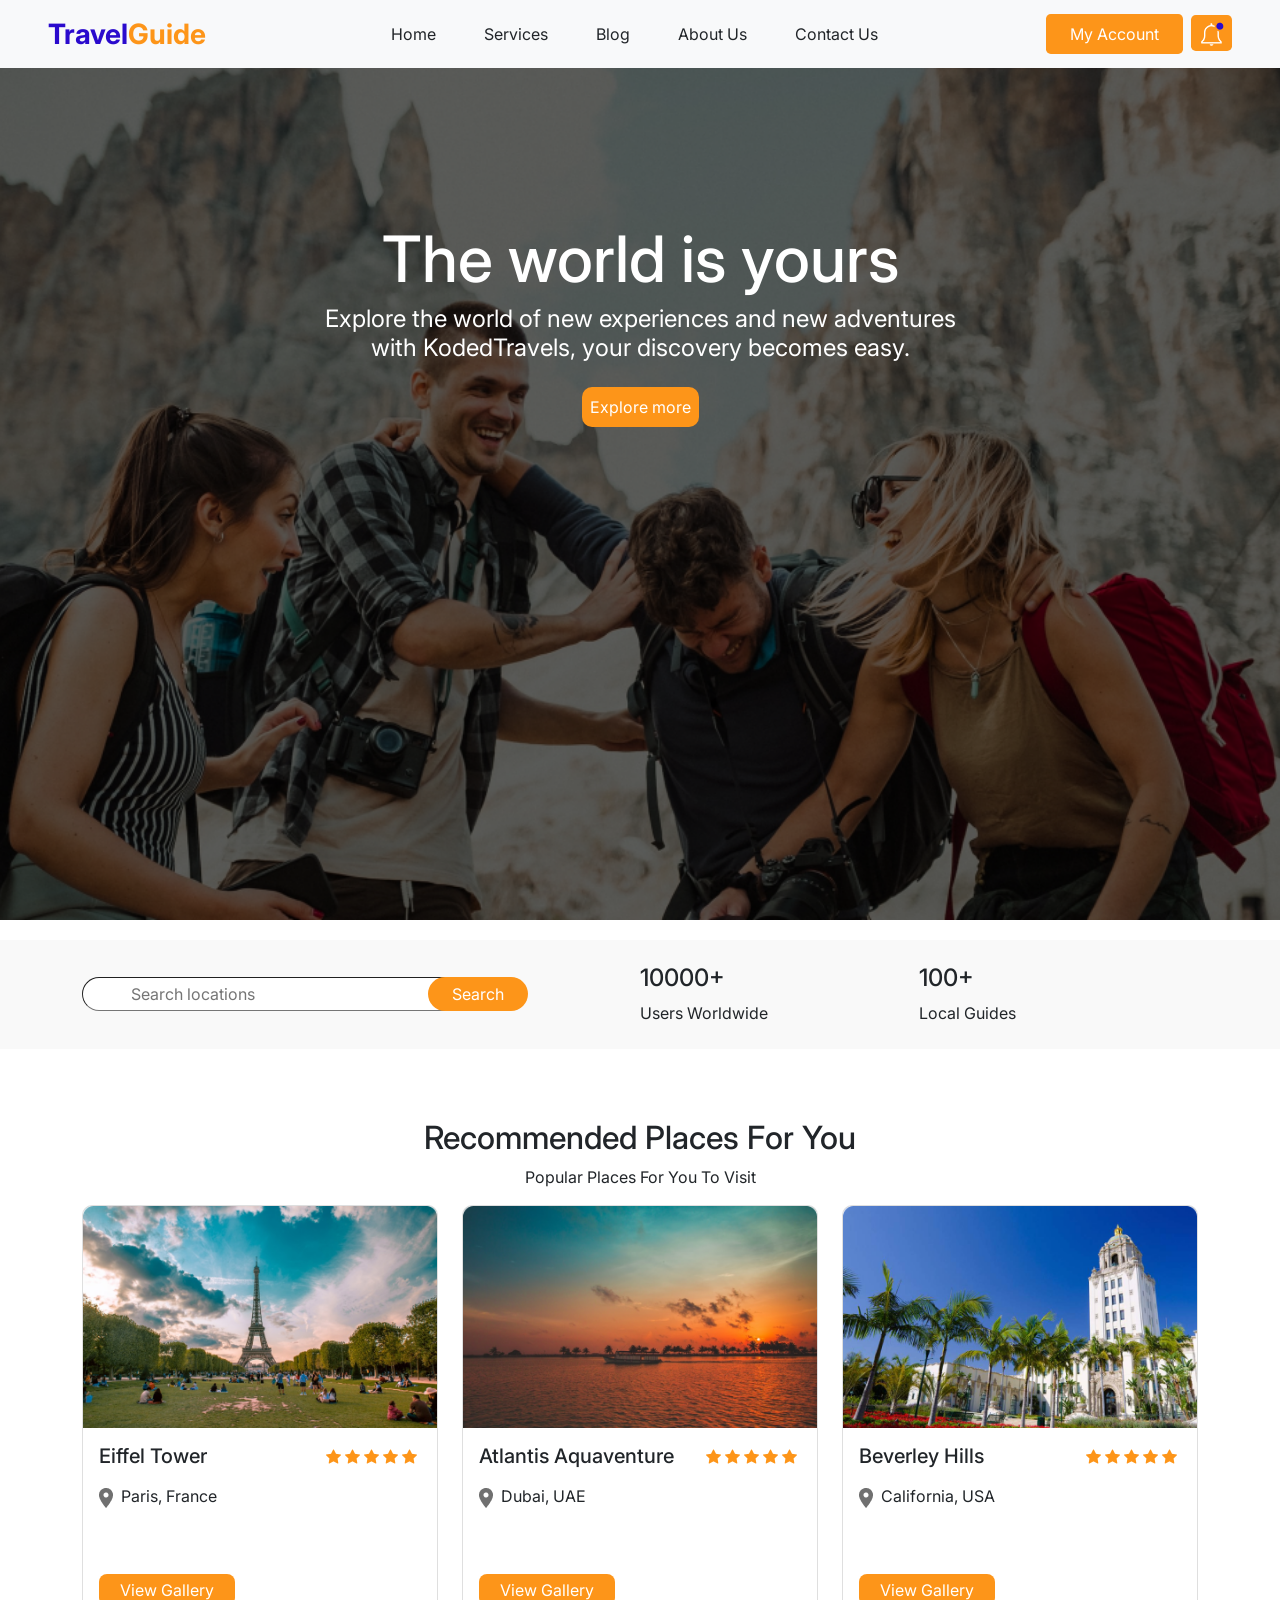
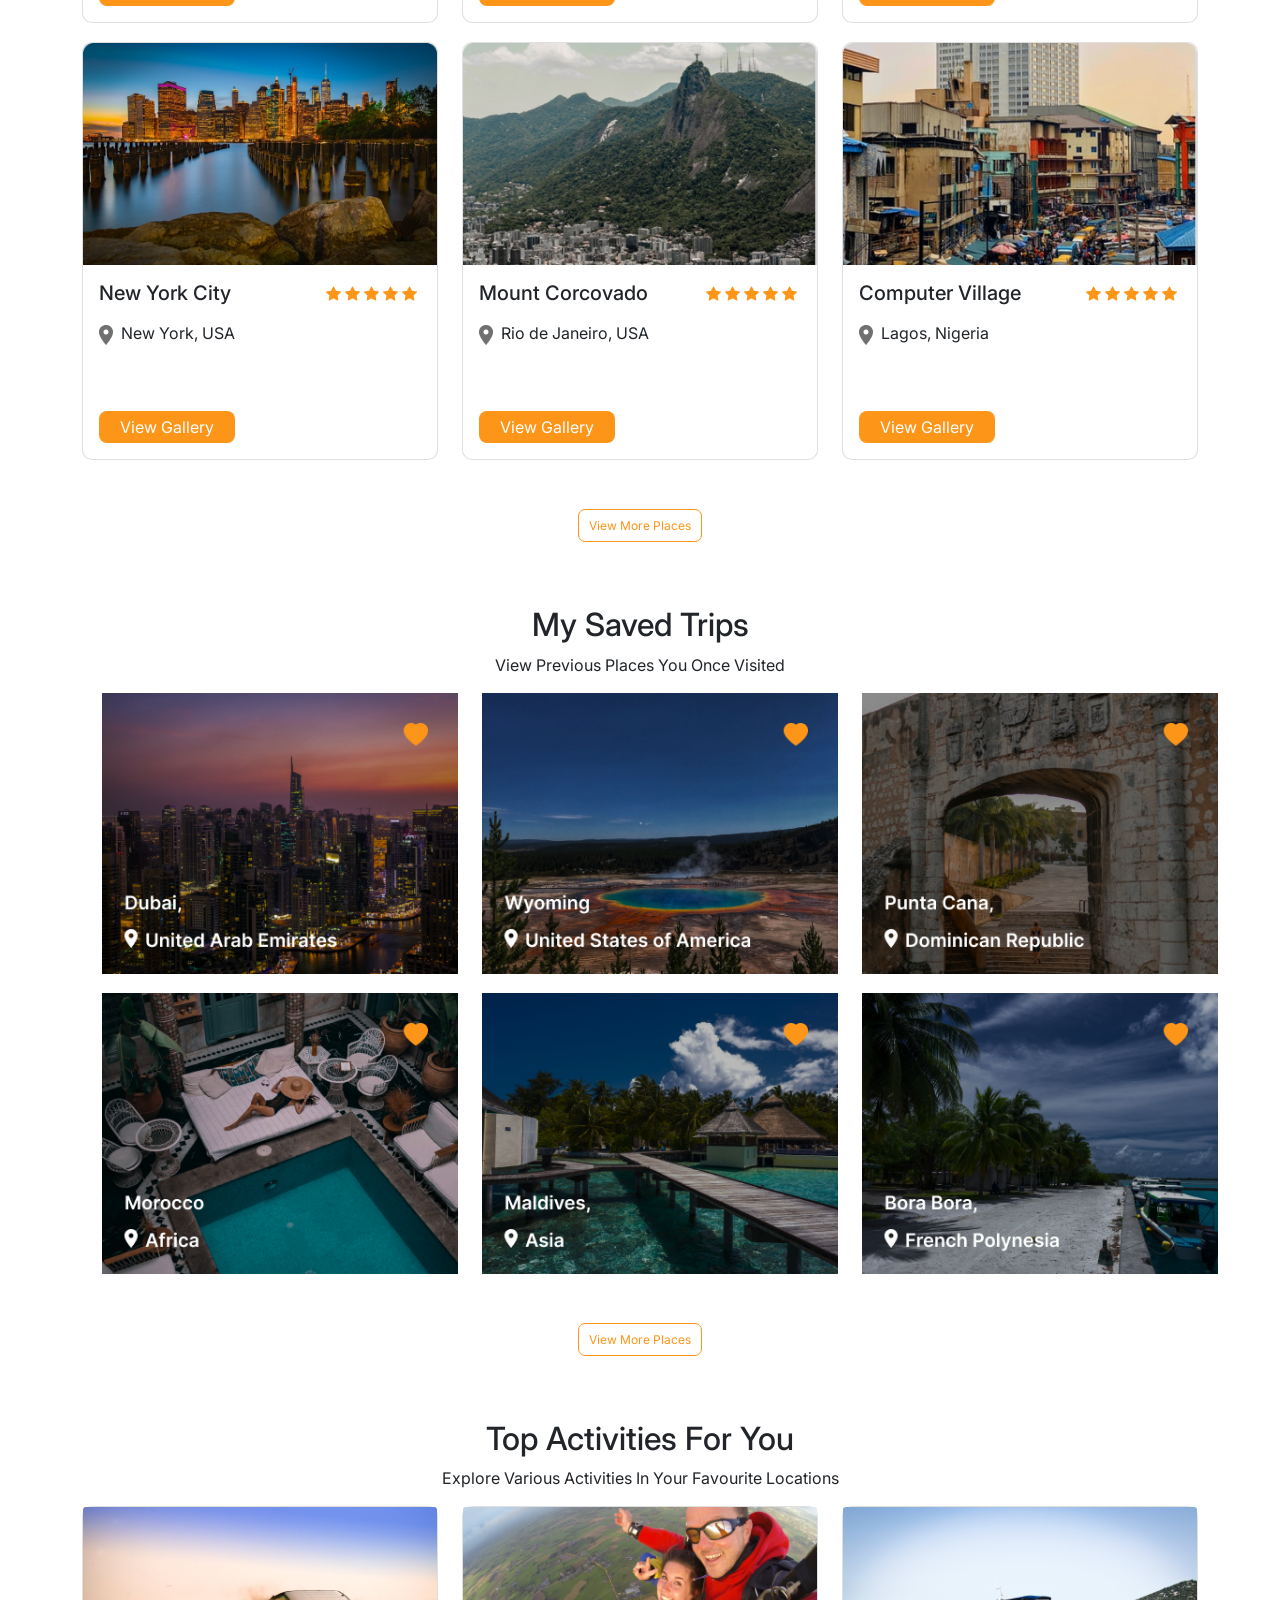
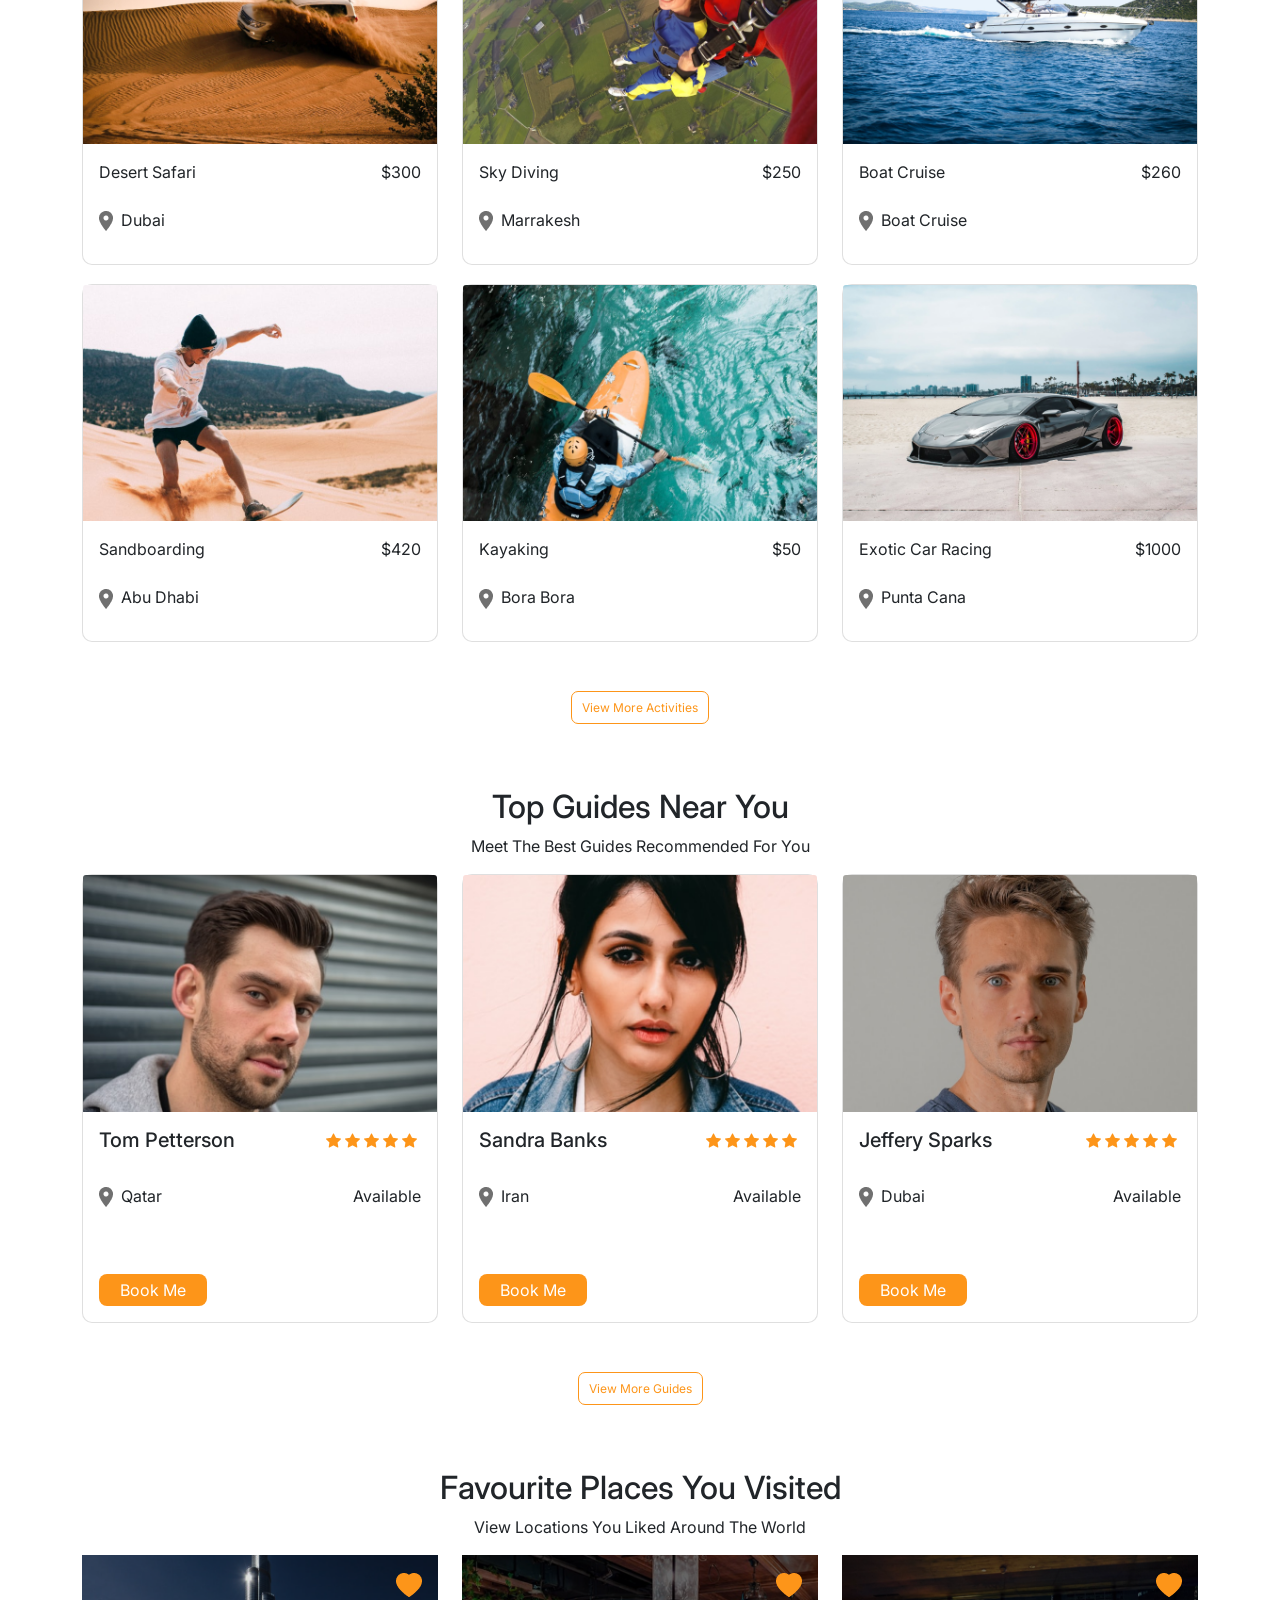
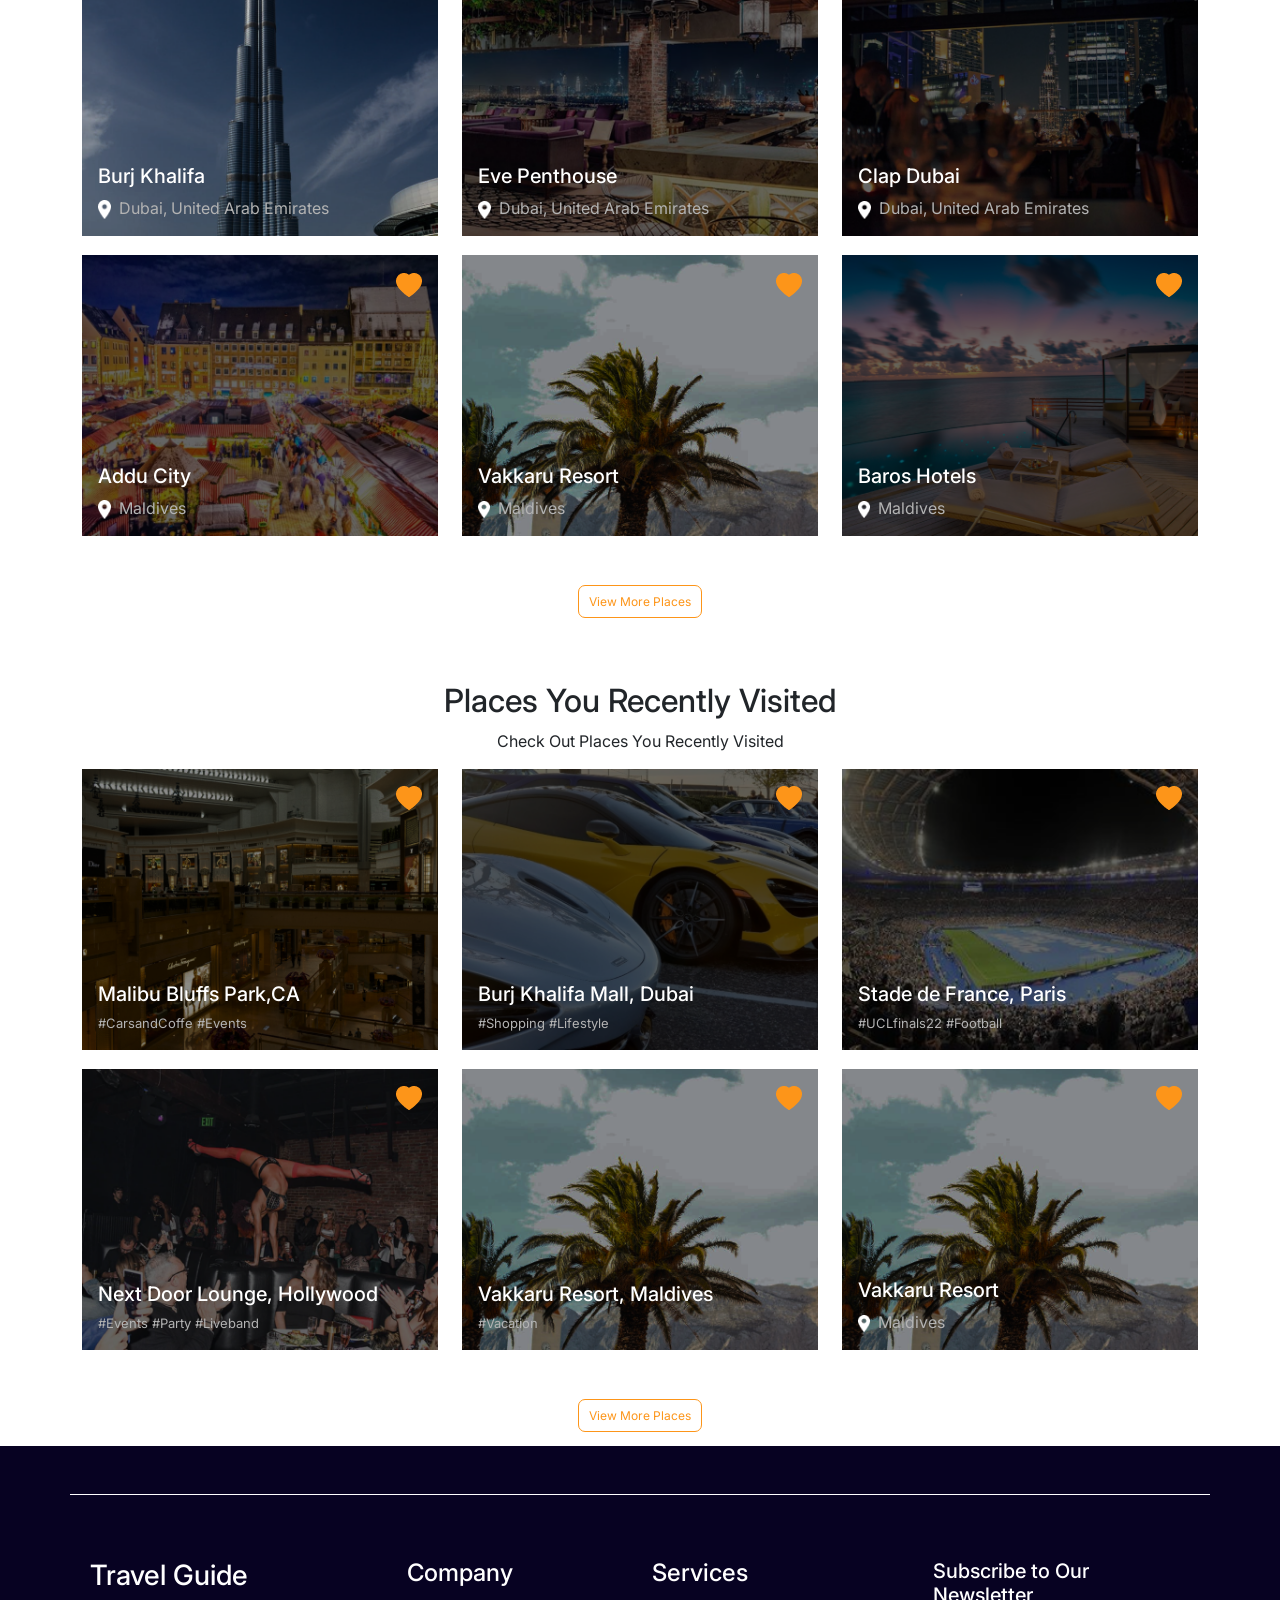
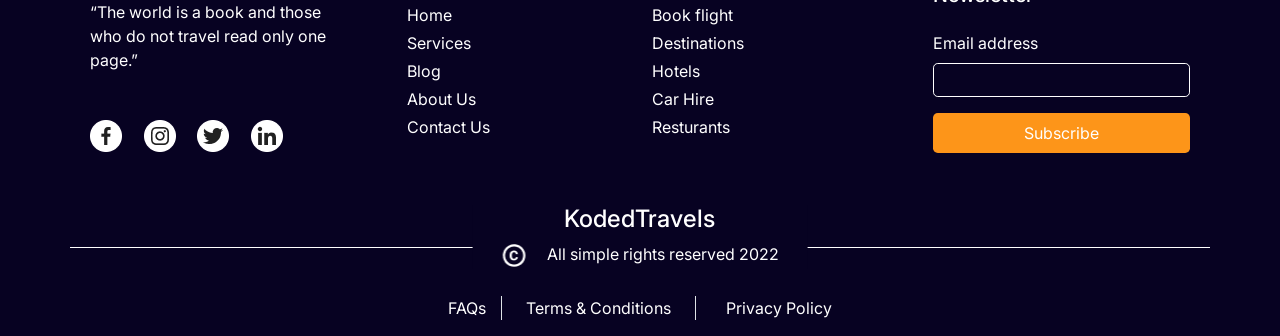
==== commit ef1d98e8: "updated some feature" ====
--- a/landing-page-after-sign-in.html
+++ b/landing-page-after-sign-in.html
@@ -176,7 +176,7 @@
                                                 <p>Paris, France</p>
                                             </div>
                                         </div>
-                                    <a href="eiffel-tower.html" class="btn">view gallery</a>
+                                    <a href="eiffel-tower.html" class="btn">View Gallery</a>
                                     </div>
                                 </div>
                             </div>
@@ -212,7 +212,7 @@
                                             <p>Dubai, UAE</p>
                                         </div>
                                     </div>
-                                    <a href="#" class="btn">view gallery</a>
+                                    <a href="#" class="btn">View Gallery</a>
                                     </div>
                                 </div>
                             </div>
@@ -248,7 +248,7 @@
                                             <p>California, USA</p>
                                         </div>
                                     </div>
-                                    <a href="#" class="btn">view gallery</a>
+                                    <a href="#" class="btn">View Gallery</a>
                                     </div>
                                 </div>
                             </div>
@@ -288,7 +288,7 @@
                                                 <p>New York, USA</p>
                                             </div>
                                         </div>
-                                    <a href="#" class="btn">view gallery</a>
+                                    <a href="#" class="btn">View Gallery</a>
                                     </div>
                                 </div>
                             </div>
@@ -324,7 +324,7 @@
                                             <p>Rio de Janeiro, USA</p>
                                         </div>
                                     </div>
-                                    <a href="#" class="btn">view gallery</a>
+                                    <a href="#" class="btn">View Gallery</a>
                                     </div>
                                 </div>
                             </div>
@@ -360,7 +360,7 @@
                                             <p>Lagos, Nigeria</p>
                                         </div>
                                     </div>
-                                    <a href="#" class="btn">view gallery</a>
+                                    <a href="#" class="btn">View Gallery</a>
                                     </div>
                                 </div>
                             </div>
@@ -401,7 +401,7 @@
                                                 <p>Paris, France</p>
                                             </div>
                                         </div>
-                                    <a href="#" class="btn">view gallery</a>
+                                    <a href="#" class="btn">View Gallery</a>
                                     </div>
                                 </div>
                             </div>
@@ -437,7 +437,7 @@
                                             <p>Dubai, UAE</p>
                                         </div>
                                     </div>
-                                    <a href="#" class="btn">view gallery</a>
+                                    <a href="#" class="btn">View Gallery</a>
                                     </div>
                                 </div>
                             </div>
@@ -473,7 +473,7 @@
                                             <p>California, USA</p>
                                         </div>
                                     </div>
-                                    <a href="#" class="btn">view gallery</a>
+                                    <a href="#" class="btn">View Gallery</a>
                                     </div>
                                 </div>
                             </div>
@@ -509,7 +509,7 @@
                                                 <p>New York, USA</p>
                                             </div>
                                         </div>
-                                    <a href="#" class="btn">view gallery</a>
+                                    <a href="#" class="btn">View Gallery</a>
                                     </div>
                                 </div>
                             </div>
@@ -545,7 +545,7 @@
                                             <p>Rio de Janeiro, USA</p>
                                         </div>
                                     </div>
-                                    <a href="#" class="btn">view gallery</a>
+                                    <a href="#" class="btn">View Gallery</a>
                                     </div>
                                 </div>
                             </div>
@@ -581,7 +581,7 @@
                                             <p>Lagos, Nigeria</p>
                                         </div>
                                     </div>
-                                    <a href="#" class="btn">view gallery</a>
+                                    <a href="#" class="btn">View Gallery</a>
                                     </div>
                                 </div>
                             </div>
@@ -590,7 +590,7 @@
                     </div>
                 </div>
                 <div class="view text-center mt-5">
-                    <a href="#">view more places</a>
+                    <a href="#">View More Places</a>
                 </div>
             </div>
         </div>
@@ -676,7 +676,7 @@
                     <div class="swiper-pagination mt-1"></div>
                 </div>
                 <div class="view text-center mt-5">
-                    <a href="#">view more places</a>
+                    <a href="#">View More Places</a>
                 </div>
 
             </div>
@@ -931,7 +931,7 @@
                     <div class="swiper-pagination mt-1"></div>
                 </div>
                 <div class="view text-center mt-5">
-                    <a href="#">view more Activities</a>
+                    <a href="#">View More Activities</a>
                 </div>
             </div>
         </div>
@@ -1199,7 +1199,7 @@
                     <div class="swiper-pagination mt-1"></div>
                 </div>
                 <div class="view text-center mt-5">
-                    <a href="#">view more Guides</a>
+                    <a href="#">View More Guides</a>
                 </div>
             </div>
         </div>
@@ -1453,7 +1453,7 @@
                     <div class="swiper-pagination mt-1"></div>
                 </div>
                 <div class="view text-center mt-5">
-                    <a href="#">view more Places</a>
+                    <a href="#">View More Places</a>
                 </div>
             </div>
         </div>
@@ -1644,7 +1644,7 @@
                     <div class="swiper-pagination mt-1"></div>
                 </div>
                 <div class="view text-center mt-5">
-                    <a href="#">view more Places</a>
+                    <a href="#">View More Places</a>
                 </div>
             </div>
         </div>
--- a/css/landing-page.css
+++ b/css/landing-page.css
@@ -126,7 +126,7 @@
 
 footer,
 .copyright {
-    background-color: black !important;
+    background-color: #070222 !important;
 }
 
 .w-30 {
